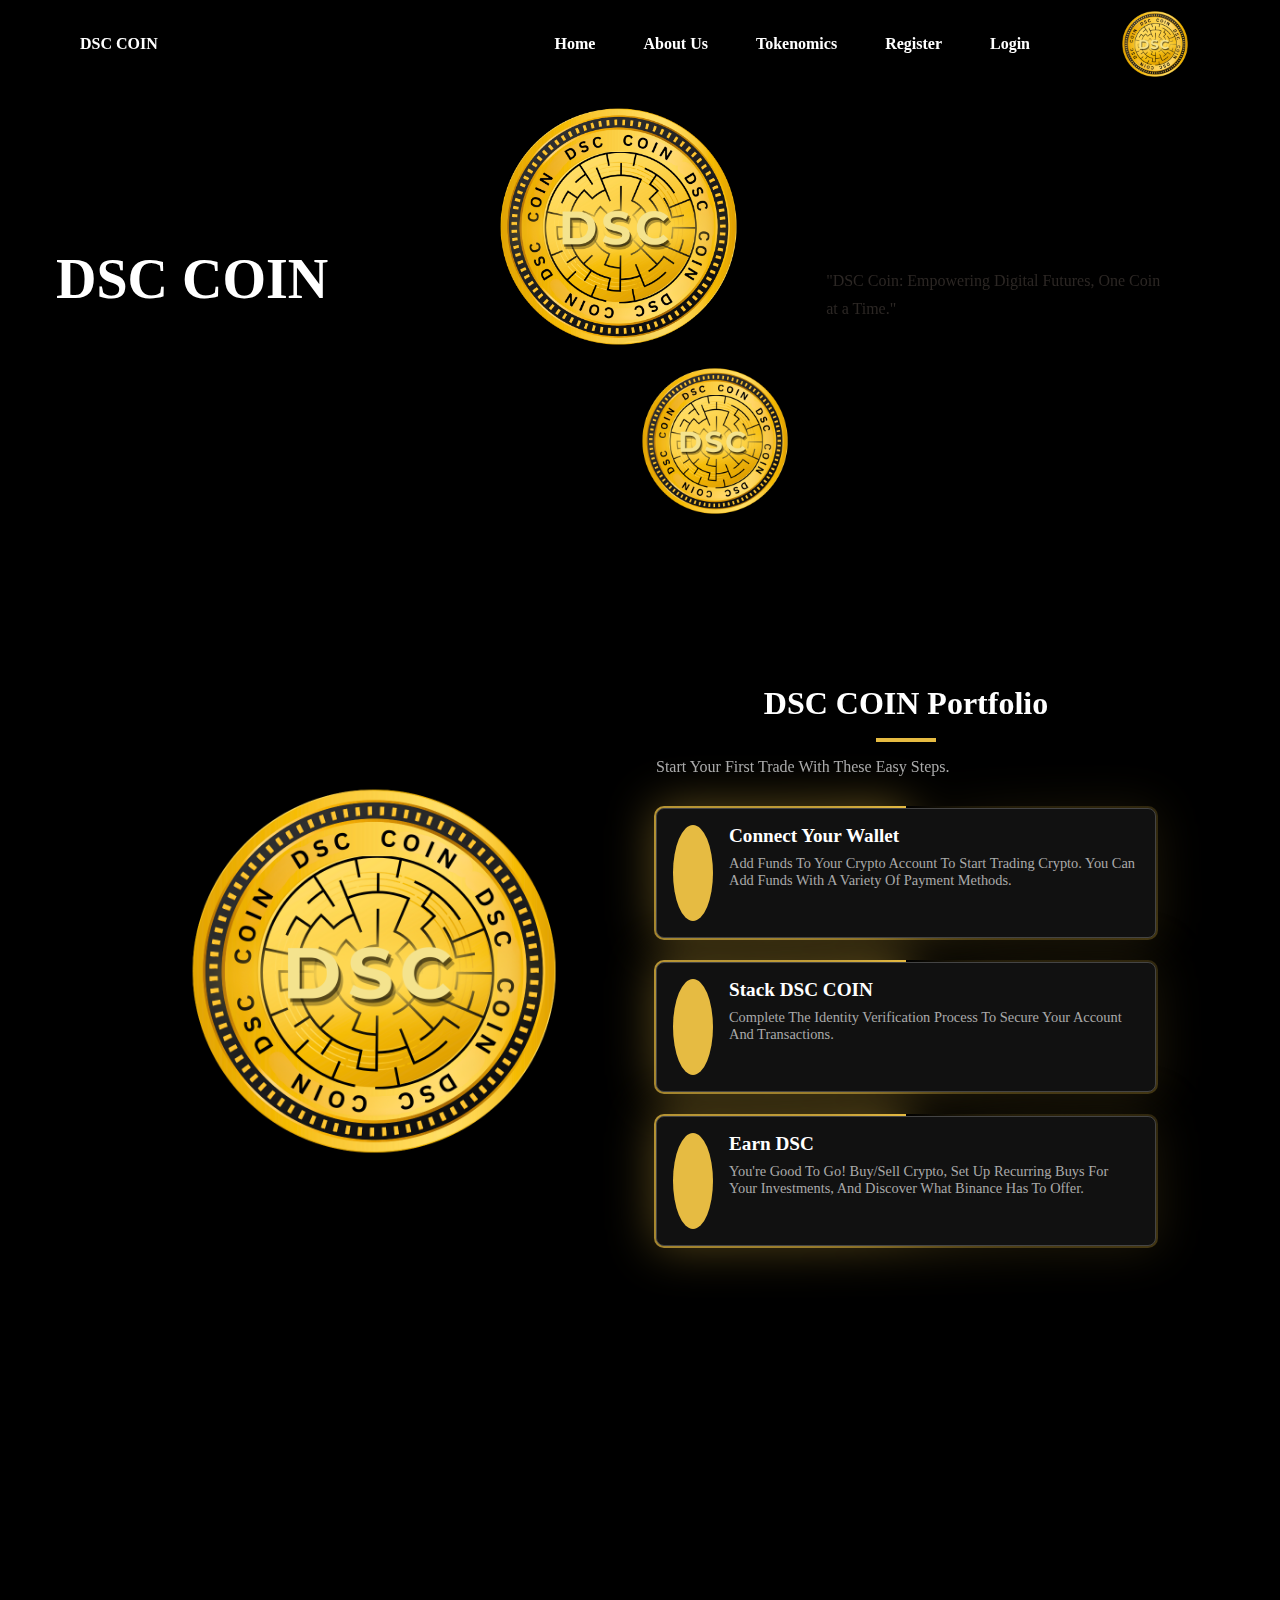
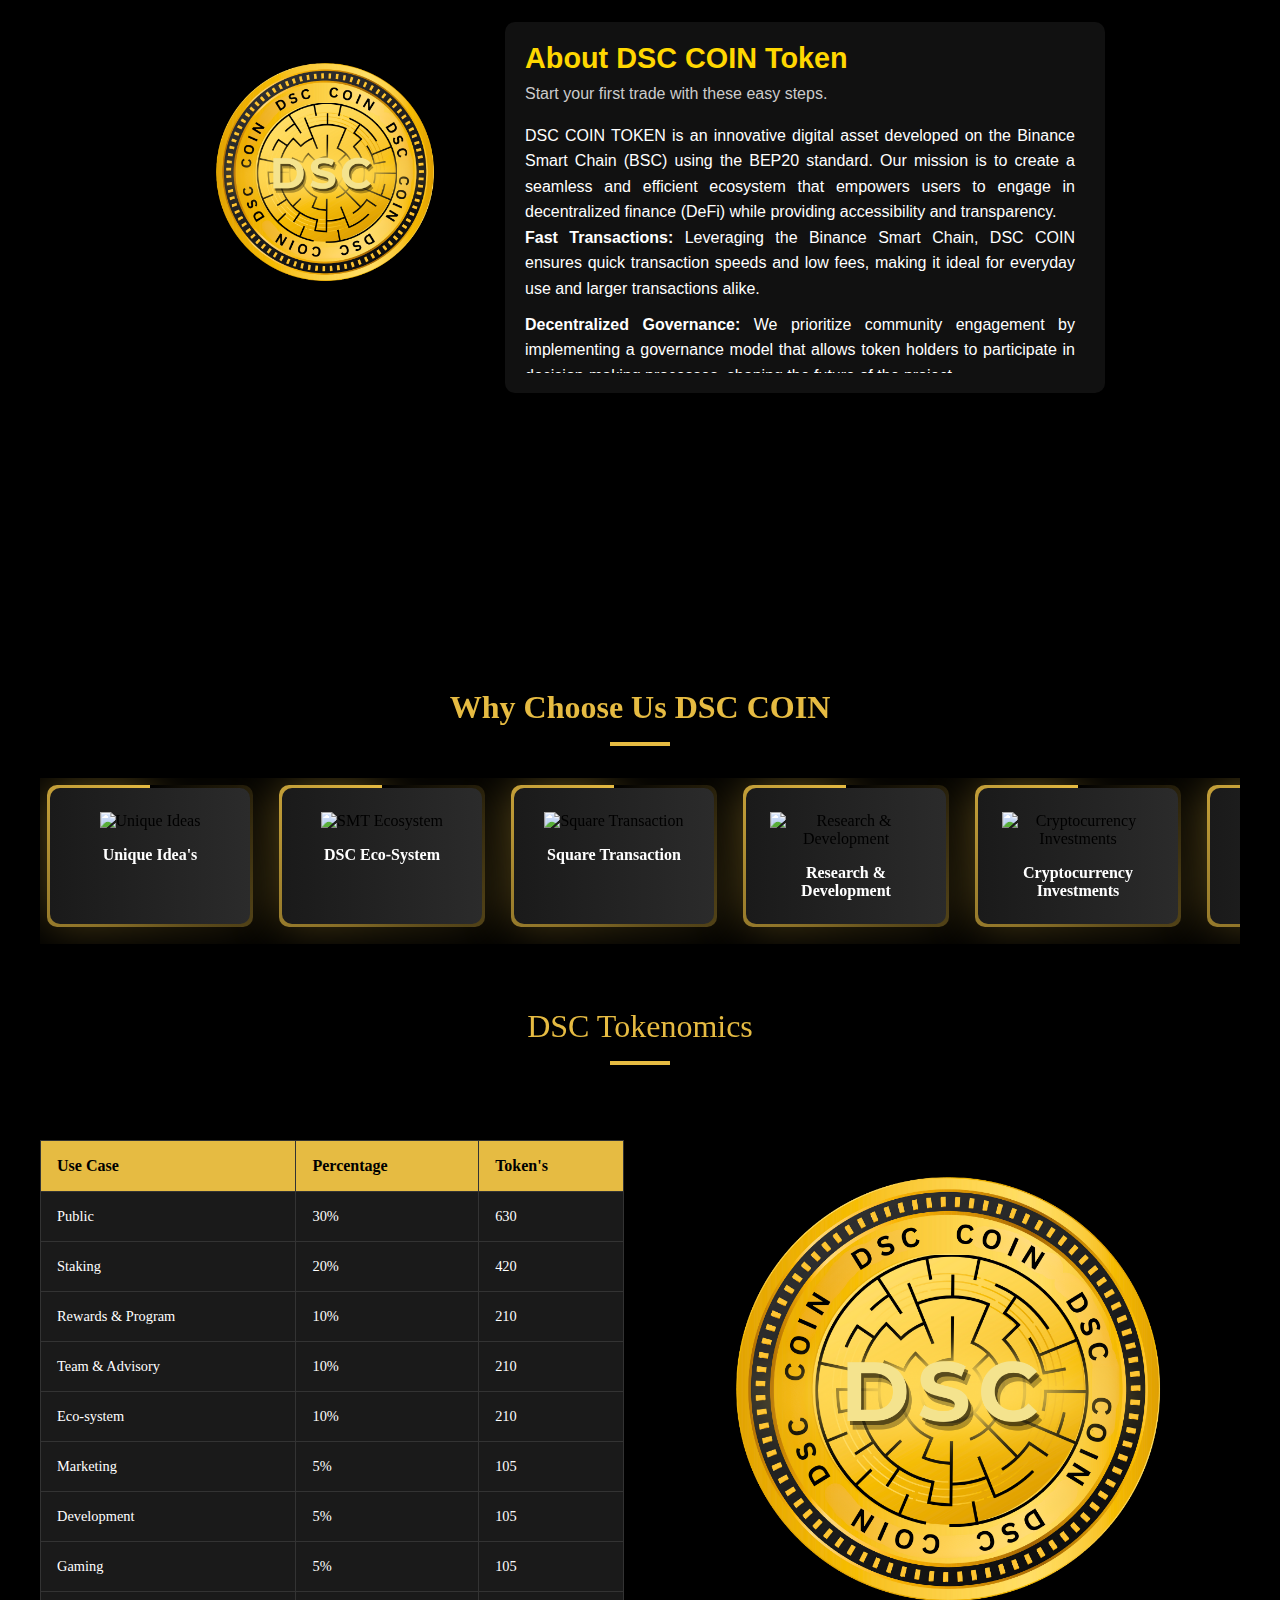
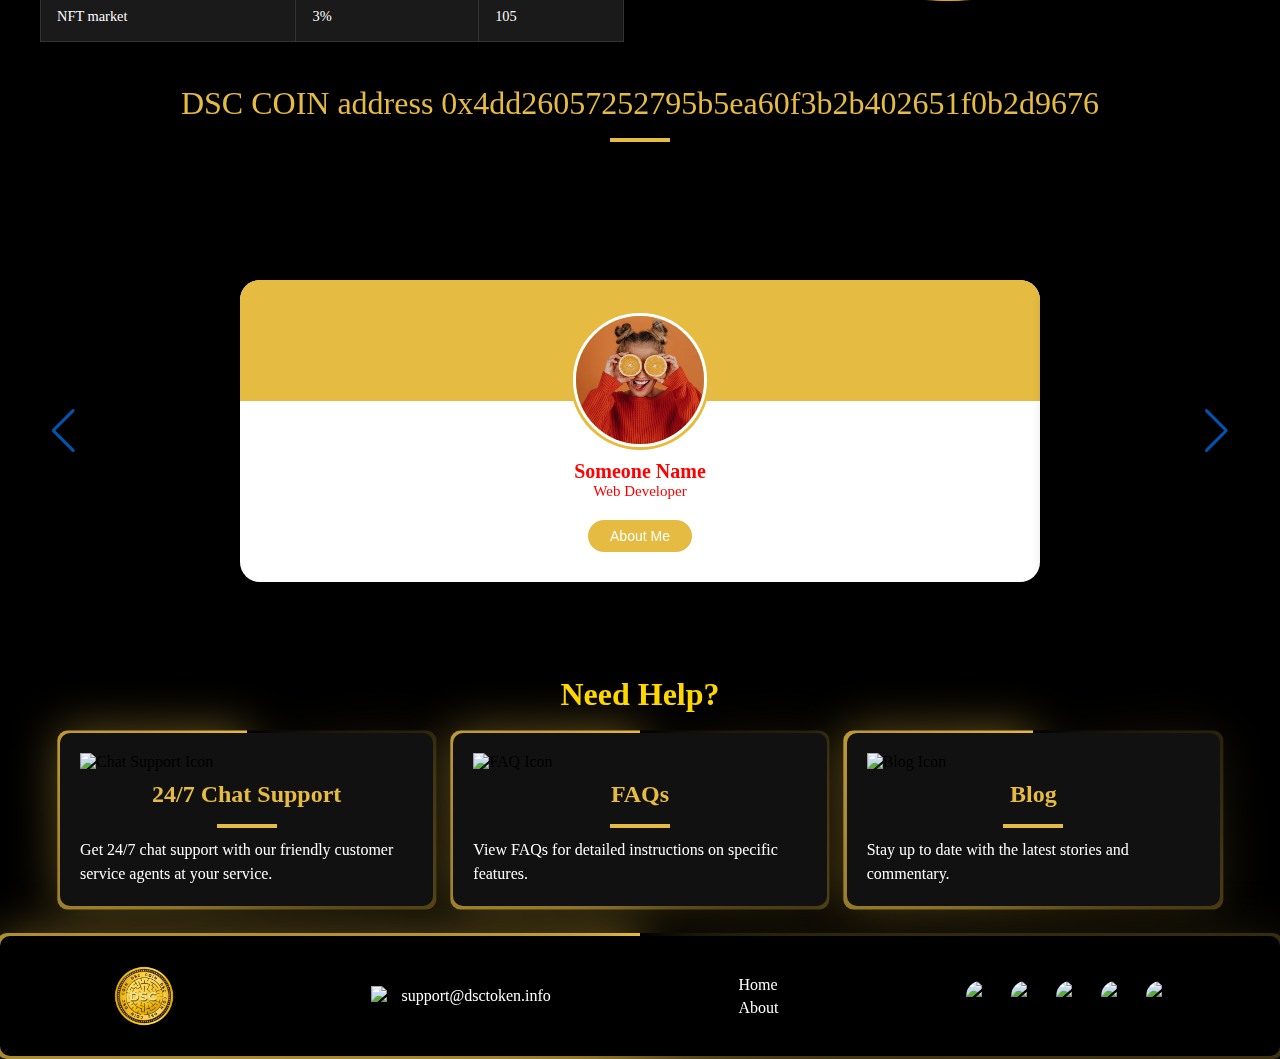
==== index.html @ db888840 "image resize" ====
<!DOCTYPE html>
<html lang="en">
<head>
  <meta charset="UTF-8">
  <meta name="viewport" content="width=device-width, initial-scale=1.0">
  <title>DSC Coin</title>
  <link rel="stylesheet" href="style.css">
  <link rel="stylesheet" href="style2.css">
  <link rel="stylesheet" href="https://unpkg.com/swiper/swiper-bundle.min.css" />
  <link rel="stylesheet" href="https://cdnjs.cloudflare.com/ajax/libs/remixicon/4.5.0/remixicon.css">
  <link rel="stylesheet" href="assets/css/styles.css">
  <link
  href="https://cdn.jsdelivr.net/npm/remixicon@4.1.0/fonts/remixicon.css"
  rel="stylesheet"
/>

  <script src="https://kit.fontawesome.com/31ffb5a6e3.js" crossorigin="anonymous"></script>
</head>
<body>



<div class="header">
  <nav class="nav container-nav">
     <a href="#" class="nav__logo">DSC COIN</a>

     <div class="nav__menu" id="nav-menu">
        <ul class="nav__list">
           <li>
              <a href="#" class="nav__link">Home</a>
           </li>

           <li>
              <a href="#" class="nav__link">About Us</a>
           </li>

           <li>
              <a href="#" class="nav__link">Tokenomics</a>
           </li>

           
           <li>
             <a href="#" class="nav__link">Register</a>
            </li>
            <li>
               <a href="#" class="nav__link">Login</a>
            </li>
        </ul>

        <!-- Close button -->
        <div class="nav__close" id="nav-close">
           <i class="ri-close-large-line"></i>
        </div>
     </div>

     <div class="nav__actions">
        <!-- Dropdown -->
        <div class="dropdown" id="dropdown">
           <div class="dropdown__profile">
              <div class="dropdown__names">
                 <!-- <h3>Mark Sparks</h3>
                 <span>Developer</span> -->
              </div>

              <div class="dropdown__image">
                 <img src="assets/logo.png" alt="image">
              </div>
           </div>

           <div class="dropdown__list">
              <a href="#" class="dropdown__link">
                 <!-- <i class="ri-user-line"></i>
                 <span>Profile</span> -->
              </a>

              <a href="#" class="dropdown__link">
                 <!-- <i class="ri-time-line"></i>
                 <span>Activity</span> -->
              </a>

              <a href="#" class="dropdown__link">
                 <!-- <i class="ri-bookmark-line"></i>
                 <span>Saved</span> -->
              </a>

              <a href="#" class="dropdown__link">
                 <!-- <i class="ri-settings-3-line"></i>
                 <span>Settings</span> -->
              </a>

              <a href="#" class="dropdown__link">
                 <!-- <i class="ri-logout-box-r-line"></i>
                 <span>Logout</span> -->
              </a>
           </div>
        </div>

        <!-- Toggle button -->
        <div class="nav__toggle" id="nav-toggle">
           <i class="ri-menu-line"></i>
        </div>
     </div>
  </nav>
</div>

<div class="containerHero">
  <div class="containerHero__left">
    <h1>DSC COIN</h1>
    <div class="containerHero__btnHero">
      <!-- <button class="btnHero">BOOK NOW</button> -->
    </div>
  </div>
  <div class="containerHero__right">
    <div class="imagesHero">
      <img src="assets/logo.png" alt="tent-1" class="tent-1" />
      <img src="assets/logo.png" alt="tent-2" class="tent-2" />
    </div>
    <div class="contentHero">
      <!-- <h4>12m2 | 2 beds</h4> -->
      <!-- <h2>BASIC TENT</h2> -->
      <!-- <h3>Your Camping Experience</h3> -->
      <p>
        "DSC Coin: Empowering Digital Futures, One Coin at a Time."
      </p>
    </div>
  </div>
  <!-- <div class="locationHero">
    <span><i class="ri-map-pin-2-fill"></i></span>
    OUR locationHero
  </div> -->
        <!-- <div class="socials">
          <span>
            <a href="#"><i class="ri-facebook-fill"></i></a>
          </span>
          <span>
            <a href="#"><i class="ri-instagram-line"></i></a>
          </span>
          <span>
            <a href="#"><i class="ri-twitter-fill"></i></a>
          </span>
        </div> -->
</div>



  
<!-- portfolio  -->

  <section class="portfolio-section" id="portid">
    <div class="container-portfolio">
      <!-- Left: Image -->
      <div class="portfolio-image" style="--width: 720; --height: 960;">
        <img src="img/logo.png" class="img-cover"  alt="Excited Man">
      </div>
      <!-- Right: Text -->
      <div class="portfolio-content" >
        <h2>DSC COIN  Portfolio</h2>
        <p>Start your first trade with these easy steps.</p>
        <div class="steps">
              <div class="step card">
                <div class="icon">
                  <i class="fa-solid fa-user"></i>

                </div>
                <div class="text">
                  <h3>Connect your wallet</h3>
                  <p>Add funds to your crypto account to start trading crypto. You can add funds with a variety of payment methods.</p>
                </div>
              </div>
          
              <div class="step card">
                <div class="icon">
                  <i class="fa-solid fa-user"></i>
                </div>
                <div class="text">
                  <h3>Stack DSC COIN</h3>
                    <p>Complete the identity verification process to secure your account and transactions.</p>
                </div>

              </div>

              <div class="step card">
                <div class="icon">
                  <i class="fa-solid fa-user"></i>

                </div>
                <div class="text">
                  <h3>Earn DSC </h3>
                  <p>You're good to go! Buy/sell crypto, set up recurring buys for your investments, and discover what Binance has to offer.</p>
                </div>
              </div>
        </div>
      </div>
    </div>
  </section>


  <!-- about  -->
  <section class="about" id="aboutid">
    <div class="container-about">
      <!-- Left: Token Image -->
      <div class="token-image">
          <img src="img/logo.png" alt="DSC COIN Token Logo">
      </div>

      <!-- Right: Content Section -->
      <div class="content-box">
          <h1>About DSC COIN Token</h1>
          <p class="subheading">Start your first trade with these easy steps.</p>
          <div class="scrollable-content">
              <p>
                  DSC COIN TOKEN is an innovative digital asset developed on the Binance Smart Chain (BSC) using the BEP20 standard. Our mission is to create a seamless and efficient ecosystem that empowers users to engage in decentralized finance (DeFi) while providing accessibility and transparency.
              </p>
              <ol>
                  <li><strong>Fast Transactions:</strong> Leveraging the Binance Smart Chain, DSC COIN ensures quick transaction speeds and low fees, making it ideal for everyday use and larger transactions alike.</li>
                  <li><strong>Decentralized Governance:</strong> We prioritize community engagement by implementing a governance model that allows token holders to participate in decision-making processes, shaping the future of the project.</li>
                  <li><strong>Staking and Rewards:</strong> Users can stake their tokens to earn passive income. Our staking mechanism incentivizes long-term holding and supports network security.</li>
                  <li><strong>Liquidity Pooling:</strong> By providing liquidity, users can earn rewards while contributing to the stability and efficiency of the token's market.</li>
                  <li><strong>Security and Transparency:</strong> We prioritize the safety of our users. Our smart contracts are audited to ensure reliability and trustworthiness.</li>
              </ol>
          </div>
      </div>
    </div>
  </section>


  <!-- choose us  -->

  <section class="why-choose-us">
    <div class="container-choose">
      <h2>Why Choose Us DSC COIN</h2>
      <div class="features">
        <div class="feature card">
          <img src="img/unique-ideas.png" alt="Unique Ideas">
          <h3>Unique Idea's</h3>
        </div>
        <div class="feature card">
          <img src="img/smt-ecosystem.png" alt="SMT Ecosystem">
          <h3>DSC  Eco-system</h3>
        </div>
        <div class="feature card">
          <img src="img/square-transaction.png" alt="Square Transaction">
          <h3>Square Transaction</h3>
        </div>
        <div class="feature card">
          <img src="img/research-development.png" alt="Research & Development">
          <h3>Research & Development</h3>
        </div>
        <div class="feature card">
          <img src="img/crypto-investments.png" alt="Cryptocurrency Investments">
          <h3>Cryptocurrency Investments</h3>
        </div>
        <div class="feature card">
          <img src="img/tracing-solutions.png" alt="Tracing Solutions">
          <h3>Tracing Solutions</h3>
        </div>
      </div>
    </div>
  </section>

  <!-- Tokenomics  -->

  <section class="tokenomics">
    <div class="container-take">
      <p class="take-head">DSC  Tokenomics </p>
      <div class="tokenomics-content">
        <!-- Table -->
        <div class="tokenomics-table">
          <table>
            <thead>
              <tr>
                <th>Use Case</th>
                <th>Percentage</th>
                <th>Token's</th>
              </tr>
            </thead>
            <tbody>
              <tr>
                <td>Public</td>
                <td>30%</td>
                <td>630</td>
              </tr>
              <tr>
                <td>Staking</td>
                <td>20%</td>
                <td>420</td>
              </tr>
              <tr>
                <td>Rewards & Program</td>
                <td>10%</td>
                <td>210</td>
              </tr>
              <tr>
                <td>Team & Advisory</td>
                <td>10%</td>
                <td>210</td>
              </tr>
              <tr>
                <td>Eco-system</td>
                <td>10%</td>
                <td>210</td>
              </tr>
              <tr>
                <td>Marketing</td>
                <td>5%</td>
                <td>105</td>
              </tr>
              <tr>
                <td>Development</td>
                <td>5%</td>
                <td>105</td>
              </tr>
              <tr>
                <td>Gaming</td>
                <td>5%</td>
                <td>105</td>
              </tr>
              <tr>
                <td>NFT market</td>
                <td>3%</td>
                <td>105</td>
              </tr>
            </tbody>
          </table>
        </div>
  
        <!-- Pie Chart -->
        <div class="tokenomics-chart">
          <img src="img/logo.png" alt="Tokenomics Pie Chart">
        </div>
      </div>
      <p class="take-head">DSC COIN address 0x4dd26057252795b5ea60f3b2b402651f0b2d9676 </p>

    </div>
</section>



  <!-- news  -->
  <section class="newsbar">
    <!-- Swiper container -->
    <div class="swiper mySwiper container">
      <div class="swiper-wrapper content">
        
        <!-- Swiper slide item 1 -->
        <div class="swiper-slide card1">
          <div class="card1-content">
            <!-- Profile image -->
            <div class="image">
              <img src="img/project-2.jpg" alt="Profile Image 6" />

            </div>
  
            <!-- Social media icons -->
            <!-- <div class="media-icons">
              <i class="fab fa-facebook"></i>
              <i class="fab fa-twitter"></i>
              <i class="fab fa-github"></i>
            </div> -->
  
            <!-- Name and profession -->
            <div class="name-profession">
              <span class="name">Someone Name</span>
              <span class="profession">Web Developer</span>
            </div>
  
            <!-- Rating -->
            <!-- <div class="rating">
              <i class="fas fa-star"></i>
              <i class="fas fa-star"></i>
              <i class="fas fa-star"></i>
              <i class="far fa-star"></i>
              <i class="far fa-star"></i>
            </div> -->
  
            <!-- Buttons -->
            <div class="button">
              <button class="aboutMe">About Me</button>
              <!-- <button class="hireMe">Hire Me</button> -->
            </div>
          </div>
        </div>

        <div class="swiper-slide card1">
          <div class="card1-content">
            <!-- Profile image -->
            <div class="image">
              <img src="img/project-2.jpg" alt="Profile Image 6" />

            </div>
  
            <!-- Social media icons -->
            <!-- <div class="media-icons">
              <i class="fab fa-facebook"></i>
              <i class="fab fa-twitter"></i>
              <i class="fab fa-github"></i>
            </div> -->
  
            <!-- Name and profession -->
            <div class="name-profession">
              <span class="name">Someone Name</span>
              <span class="profession">Web Developer</span>
            </div>
  
            <!-- Rating -->
            <!-- <div class="rating">
              <i class="fas fa-star"></i>
              <i class="fas fa-star"></i>
              <i class="fas fa-star"></i>
              <i class="far fa-star"></i>
              <i class="far fa-star"></i>
            </div> -->
  
            <!-- Buttons -->
            <div class="button">
              <button class="aboutMe">About Me</button>
              <!-- <button class="hireMe">Hire Me</button> -->
            </div>
          </div>
        </div>




        <div class="swiper-slide card1">
          <div class="card1-content">
            <!-- Profile image -->
            <div class="image">
              <img src="img/project-2.jpg" alt="Profile Image 6" />

            </div>
  
            <!-- Social media icons -->
            <!-- <div class="media-icons">
              <i class="fab fa-facebook"></i>
              <i class="fab fa-twitter"></i>
              <i class="fab fa-github"></i>
            </div> -->
  
            <!-- Name and profession -->
            <div class="name-profession">
              <span class="name">Someone Name</span>
              <span class="profession">Web Developer</span>
            </div>
  
            <!-- Rating -->
            <!-- <div class="rating">
              <i class="fas fa-star"></i>
              <i class="fas fa-star"></i>
              <i class="fas fa-star"></i>
              <i class="far fa-star"></i>
              <i class="far fa-star"></i>
            </div> -->
  
            <!-- Buttons -->
            <div class="button">
              <button class="aboutMe">About Me</button>
              <!-- <button class="hireMe">Hire Me</button> -->
            </div>
          </div>
        </div>




        <div class="swiper-slide card1">
          <div class="card1-content">
            <!-- Profile image -->
            <div class="image">
              <img src="img/project-2.jpg" alt="Profile Image 6" />

            </div>
  
            <!-- Social media icons -->
            <!-- <div class="media-icons">
              <i class="fab fa-facebook"></i>
              <i class="fab fa-twitter"></i>
              <i class="fab fa-github"></i>
            </div> -->
  
            <!-- Name and profession -->
            <div class="name-profession">
              <span class="name">Someone Name</span>
              <span class="profession">Web Developer</span>
            </div>
  
            <!-- Rating -->
            <!-- <div class="rating">
              <i class="fas fa-star"></i>
              <i class="fas fa-star"></i>
              <i class="fas fa-star"></i>
              <i class="far fa-star"></i>
              <i class="far fa-star"></i>
            </div> -->
  
            <!-- Buttons -->
            <div class="button">
              <button class="aboutMe">About Me</button>
              <!-- <button class="hireMe">Hire Me</button> -->
            </div>
          </div>
        </div>
  
      </div>
    </div>
  
    <!-- Swiper navigation buttons -->
    <div class="swiper-button-next"></div>
    <div class="swiper-button-prev"></div>
    <div class="swiper-pagination"></div>
  </section>
 
  

<!-- help  -->

<div class="help-section">
  <h1>Need Help?</h1>
  <div class="help-container">
    <div class="help-box card">
      <img src="https://img.icons8.com/ios-filled/50/ffd700/headset.png" alt="Chat Support Icon">
      <h2>24/7 Chat Support</h2>
      <p id="helppara">Get 24/7 chat support with our friendly customer service agents at your service.</p>
    </div>
    <div class="help-box card">
      <img src="https://img.icons8.com/ios-filled/50/ffd700/faq.png" alt="FAQ Icon">
      <h2>FAQs</h2>
      <p id="helppara">View FAQs for detailed instructions on specific features.</p>
    </div>
    <div class="help-box card">
      <img src="https://img.icons8.com/ios-filled/50/ffd700/blog.png" alt="Blog Icon">
      <h2>Blog</h2>
      <p id="helppara">Stay up to date with the latest stories and commentary.</p>
    </div>
  </div>
</div>
    

<!-- footer  -->

<div class="footer card">
  <!-- Logo Section -->
  <div class="footer-logo">
    <img src="img/logo.png" alt="Logo">
  </div>

  <!-- Contact Section -->
  <div class="contact">
    <img src="https://img.icons8.com/ios-filled/50/ffd700/email.png" alt="Email Icon">
    <span id="helppara">support@dsctoken.info</span>
  </div>

  <!-- links-footer Section -->
  <div class="links-footer">
    <a href="#navid">Home</a>
    <a href="#aboutid">About</a>
  </div>

  <!-- Social Media Section -->
  <div class="social-iconsfoot">
    <img src="https://img.icons8.com/ios-filled/50/ffd700/facebook-new.png" alt="Facebook">
    <img src="https://img.icons8.com/ios-filled/50/ffd700/instagram-new.png" alt="Instagram">
    <img src="https://img.icons8.com/ios-filled/50/ffd700/whatsapp.png" alt="WhatsApp">
    <img src="https://img.icons8.com/ios-filled/50/ffd700/youtube-play.png" alt="YouTube">
    <img src="https://img.icons8.com/ios-filled/50/ffd700/telegram-app.png" alt="Telegram">
  </div>
</div>
       
          


  
  
  <script script src="https://unpkg.com/scrollreveal"></script>
  <script src="https://unpkg.com/scrollreveal"></script>
  <script src="https://unpkg.com/swiper/swiper-bundle.min.js"></script>
  <script src="assets/js/main.js"></script>

  <script defer src="script.js"></script>
  <script defer src="script2.js"></script>

</body>
</html>
---- style.css ----
/* Reset */
@import url("https://fonts.googleapis.com/css2?family=Poppins:ital,wght@0,100;0,200;0,300;0,400;0,500;0,600;0,700;0,800;0,900;1,100;1,200;1,300;1,400;1,500;1,600;1,700;1,800;1,900&display=swap");

:root {
  --primary-color: #ff0147;
  --secondary-color: #212429;
  --text-light: #d1d5db;
  --white: #ffffff;
  --max-width: 1200px;
}

* {
  padding: 0;
  margin: 0;
  box-sizing: border-box;
}

a {
  text-decoration: none;
  transition: 0.3s;
}

ul {
  list-style: none;
}

body {
  /* border: 2px red solid; */
  background-color: black;
}




/* hero .hero  */

/* body {
	
} */

/* animated border  */

.card{
  margin: 0 auto;
  padding: 2em;
  /* width: 300px; */
  /* background: #1c1f2b; */
  /* text-align: center; */
  border-radius: 10px;
  position: relative;
}

@property --angle{
  syntax: "<angle>";
  initial-value: 0deg;
  inherits: false;
}

.card::after, .card::before{
  content: '';
  position: absolute;
  height: 100%;
  width: 100%;
  background-image: conic-gradient(from var(--angle), #000000, #e6bb42);
  top: 50%;
  left: 50%;
  translate: -50% -50%;
  z-index: -1;
  padding: 3px;
  border-radius: 10px;
  animation: 3s spin linear infinite;
}
.card::before{
  filter: blur(1.5rem);
  opacity: 0.5;
}
@keyframes spin{
  from{
    --angle: 0deg;
  }
  to{
    --angle: 360deg;
  }
}




/* portfolio  */

.container-portfolio {
  display: flex;
  background-color: #000;
  align-items: center;
  /* border: 2px red solid; */
  justify-content: center;
  flex-wrap: wrap;
  padding: 2rem;
  width: 100%;
  /* z-index: 9; */
  background-color: #000;
}

.portfolio-section {
  display: flex;
  justify-content: center;
  align-items: center;
  padding: 4rem 2rem;
}

.portfolio-image img {
  max-width: 500px;
  /* width: 100%; */
  height: auto;
}

.img-cover {
  width: 100%;
  height: 100%;
  object-fit: cover;
}

.portfolio-content {
  max-width: 500px;
  margin-left: 2rem;
    margin-bottom: 15px;
    display: inline;
    position: relative;
    margin-top: 0;
    z-index: 1;
    text-transform: capitalize;
}

/* .portfolio-content::before {
    content: "";
    background: #e6bb42;
    width: 50px;
    height: 50px;
    position: absolute;
    left: -10px;
    top: 0px;
    z-index: -1;
    border-radius: 0px 50px 50px 50px;
} */

.portfolio-content h2 {
  font-size: 2rem;
  color: white;
  margin-bottom: 1rem;
}

.portfolio-content p {
  margin-bottom: 2rem;
  color: #aaa;
}

.steps {
  display: flex;
  flex-direction: column;
  gap: 1.5rem;
}

.step {
  display: flex;
  align-items: center;
  justify-content: center;
  gap: 1rem;
  padding: 1rem;
  border: 1px solid #444;
  border-radius: 8px;
  background: #111;
}

.text{
  align-items: center;
}

.icon i {
  font-size: 50px;
  background-color: #e6bb42;
  padding: 20px;
  border-radius: 50%;
  -webkit-border-radius: 50%;
  -moz-border-radius: 50%;
  -ms-border-radius: 50%;
  -o-border-radius: 50%;
}

.text h3 {
  color: white;

  font-size: 1.2rem;
  margin-bottom: 0.5rem;
}

.text p {
  color: #aaa;
  font-size: 0.9rem;
}

/* Responsive Design */
@media (max-width: 768px) {
  .container-portfolio {
    flex-direction: column;
  }

  /* .portfolio-image {
    margin-bottom: 2rem;
  } */

  .portfolio-content {
    margin-left: 0;
    text-align: center;
  }

  .steps {
    gap: 1rem;
  }

  .step {
    flex-direction: column;
    align-items: flex-start;
  }

  .icon i {
    margin-bottom: 1rem;
  }
}



/* about  */

.about{
  
  font-family: Arial, sans-serif;
  background-color: #000;
  color: #fff;
  display: flex;
  justify-content: center;
  align-items: center;
  min-height: 100vh;
  padding: 20px;

}
.container-about {
  display: flex;
  flex-wrap: wrap;
  align-items: flex-start;
  justify-content: center;
  gap: 30px;
  max-width: 1200px;
  width: 100%;
}

/* Token Image Section */
.token-image img {
  max-width: 300px;
  width: 100%;
  height: auto;
  /* border: 3px solid gold; */
  border-radius: 50%;
}

/* Content Section */
.content-box {
  max-width: 600px;
  width: 100%;
  background: #111;
  /* border: 2px solid gold; */
  border-radius: 10px;
  padding: 20px;
  /* box-shadow: 0 0 20px rgba(255, 215, 0, 0.5); */
}

.content-box h1 {
  color: gold;
  font-size: 1.8rem;
  margin-bottom: 10px;
}

.subheading {
  color: #ccc;
  font-size: 1rem;
  margin-bottom: 20px;
}

/* Scrollable Content */
.scrollable-content {
  max-height: 250px;
  overflow-y: auto;
  padding-right: 10px;
}

.scrollable-content p,
.scrollable-content ol {
  font-size: 1rem;
  line-height: 1.6;
  text-align: justify;
}

.scrollable-content li {
  margin-bottom: 10px;
}

/* Custom Scrollbar Styling */
.scrollable-content::-webkit-scrollbar {
  width: 8px;
}

.scrollable-content::-webkit-scrollbar-thumb {
  background: gold;
  border-radius: 5px;
}

.scrollable-content::-webkit-scrollbar-thumb:hover {
  background: #e6bb42;
}

/* Responsive Design */
@media (max-width: 768px) {
  .container-about {
      flex-direction: column;
      align-items: center;
  }

  .token-image {
      margin-bottom: 20px;
  }
}


/* choose us  */


h2 {
  font-size: 2rem;
  text-align: center;
  margin-bottom: 2rem;
  color: #e6bb42;
  position: relative;
}

h2::after {
  content: "";
  display: block;
  width: 60px;
  height: 4px;
  background: #e6bb42;
  margin: 1rem auto 0;
}

.why-choose-us {
  padding: 2rem 1rem;
}

.container-choose {
  max-width: 1200px;
  margin: 0 auto;
  text-align: center;
}

/* Features Row */
.features {
  display: flex;
  overflow-x: auto; /* Horizontal scrolling for smaller screens */
  gap: 2rem;
  padding: 10px;
  scroll-behavior: smooth;
}

.features::-webkit-scrollbar {
  height: 8px;
}

.features::-webkit-scrollbar-thumb {
  background: #e6bb42;
  border-radius: 4px;
}

.features::-webkit-scrollbar-track {
  background: #333;
}

.feature {
  flex: 0 0 auto;
  /*Preventshrinking*/background: linear-gradient(to right, #1a1a1a, #2b2b2b);
  /* border: 1px solid #e6bb42; */
  padding: 1.5rem;
  margin-bottom: 10px;
  border-radius: 10px;
  width: 200px;
  /*Fixedwidthforallboxes*/
  /* box-shadow: 0 4px 6px rgba(0, 0, 0, 0.5); */
  transition: transform 0.3s, box-shadow 0.3s;
  text-align: center;
  -webkit-border-radius: 10px;
  -moz-border-radius: 10px;
  -ms-border-radius: 10px;
  -o-border-radius: 10px;
}



.feature img {
  width: 60px;
  height: 60px;
  margin-bottom: 1rem;
}

.feature h3 {
  font-size: 1rem;
  margin: 0;
  color: #fff;
  text-transform: capitalize;
}

/* Responsive Design */
@media (max-width: 768px) {
  .features {
    gap: 1rem; /* Reduce gap between items */
  }

  .feature {
    width: 180px; /* Smaller box width on smaller screens */
  }
}


/* news  */

.newsbar {
  position: relative;
  height: 450px;
  padding: 15px;
  padding: 0 70px;
  max-width: 1200px;
  width: 100%;
  margin: auto;
  display: flex;
  align-items: center;
}

.card1 {
  position: relative;
  background: #fff;
  border-radius: 20px;
  margin: 20px 0;
  box-shadow: 0 5px 10px rgba(0, 0, 0, 0.1);
}

.card1::before {
  content: "";
  position: absolute;
  height: 40%;
  width: 100%;
  background: #e6bb42;
  border-radius: 20px 20px 0 0;
}

.card1 .card1-content {
  display: flex;
  flex-direction: column;
  align-items: center;
  padding: 30px;
  position: relative;
  z-index: 100;
}

.newsbar .card1 .image {
  height: 140px;
  width: 140px;
  border-radius: 50%;
  padding: 3px;
  background: #e6bb42;
}

.newsbar .card1 .image img {
  height: 100%;
  width: 100%;
  object-fit: cover;
  border-radius: 50%;
  border: 3px solid #fff;
}

.card1 .media-icons {
  position: absolute;
  top: 10px;
  right: 20px;
  display: flex;
  flex-direction: column;
  align-items: center;
}

.card1 .media-icons i {
  color: #fff;
  opacity: 0.6;
  margin-top: 10px;
  transition: all 0.3s ease;
  cursor: pointer;
}

.card1 .media-icons i:hover {
  opacity: 1;
}

.card1 .name-profession {
  display: flex;
  flex-direction: column;
  align-items: center;
  margin-top: 10px;
  color: red;
}

.name-profession .name {
  font-size: 20px;
  font-weight: 600;
}

.name-profession .profession {
  font-size: 15px;
  font-weight: 500;
}

.card1 .rating {
  display: flex;
  align-items: center;
  margin-top: 18px;
}

.card1 .rating i {
  font-size: 18px;
  margin: 0 2px;
  color: #e6bb42;
}

.card1 .button {
  width: 100%;
  display: flex;
  gap: 16px;
  justify-content: center;
  margin-top: 20px;
}

.card1 .button button {
  background: #e6bb42;
  outline: none;
  border: none;
  color: #fff;
  padding: 8px 22px;
  border-radius: 20px;
  font-size: 14px;
  transition: all 0.3s ease;
  cursor: pointer;
}

.button button:hover {
  background: #6616d0;
}

.swiper-pagination {
  position: absolute;
}

.swiper-pagination-bullet {
  height: 7px;
  width: 26px;
  border-radius: 25px;
  background: #e6bb42;
}

.swiper-button-next,
.swiper-button-prev {
  opacity: 0.7;
  color: #e6bb42;
  transition: all 0.3s ease;
}

.swiper-button-next:hover,
.swiper-button-prev:hover {
  opacity: 1;
  color: #e6bb42;
}

/* Responsive media query code for small screens */
@media (max-width: 768px) {
  .newsbar {
    padding: 15px;
  }

  .swiper-button-next,
  .swiper-button-prev {
    display: none;
  }
}


/* Tokenomics  */


.take-head {
  font-size: 2rem;
  text-align: center;
  margin-bottom: 2rem;
  color: #e6bb42;
  position: relative;
}

.take-head::after {
  content: "";
  display: block;
  width: 60px;
  height: 4px;
  background: #e6bb42;
  margin: 1rem auto 0;
}

.tokenomics {
  padding: 2rem 1rem;
}

.container-take {
  max-width: 1200px;
  margin: 0 auto;
}

/* Tokenomics Content */
.tokenomics-content {
  display: flex;
  gap: 2rem;
  align-items: center;
  justify-content: center;
  flex-wrap: wrap;
}

/* Table */
.tokenomics-table {
  flex: 1;
  min-width: 300px;
}

table {
  width: 100%;
  border-collapse: collapse;
  background: #1a1a1a;
  color: #fff;
}

table thead {
  background: #e6bb42;
  color: #000;
}

table th, table td {
  padding: 1rem;
  text-align: start;
  border: 1px solid #333;
}

table tbody tr:hover {
  background: #333;
}

table td {
  font-size: 0.9rem;
}

/* Pie Chart */
.tokenomics-chart {
  flex: 1;
  min-width: 300px;
  text-align: center;
}

.tokenomics-chart img {
  max-width: 100%;
  height: auto;
  /* border: 2px solid #e6bb42; */
  border-radius: 10px;
}

/* Responsive Design */
@media (max-width: 768px) {
  .tokenomics-content {
    flex-direction: column;
    gap: 1.5rem;
  }

  table th, table td {
    font-size: 0.8rem;
  }
}



/* help  */


.help-section {
  text-align: center;
  padding: 20px;
  margin: auto;
  max-width: 1200px;
}

.help-section h1 {
  font-size: 2rem;
  margin-bottom: 20px;
  color: #ffd700;
}

.help-container {
  display: flex;
  justify-content: space-between;
  flex-wrap: wrap;
  gap: 20px;
}

.help-box {
  background: #111;
  /* border: 1px solid #ffd700; */
  /* border-radius: 8px; */
  padding: 20px;
  flex: 1 1 300px;
  min-width: 250px;
  text-align: left;
}

#helppara{
  color: white;
}

.help-box img {
  width: 40px;
  height: 40px;
  margin-bottom: 10px;
}

.help-box h2 {
  font-size: 1.5rem;
  margin-bottom: 10px;
}

.help-box p {
  font-size: 1rem;
  line-height: 1.5;
}

/* Responsive Design */
@media (max-width: 768px) {
  .help-box h2 {
    font-size: 1.25rem;
  }
  .help-box p {
    font-size: 0.9rem;
  }
}



/* footer  */



.footer {
  display: flex;
  justify-content: space-around;
  align-items: center;
  margin-top: 10px;
  padding: 20px;
  background-color: #000;
  flex-wrap: wrap;
  gap: 20px;
}

.footer-logo {
  display: flex;
  flex-direction: column;
  align-items: center;
}

.footer-logo img {
  width: 80px;
  height: 80px;
  border-radius: 50%;
}

.contact {
  display: flex;
  align-items: center;
  font-size: 1rem;
}

.contact img {
  width: 20px;
  height: 20px;
  margin-right: 10px;
}

.links-footer {
  text-align: left;
}

.links-footer a {
  display: block;
  color: #fff;
  text-decoration: none;
  margin: 5px 0;
  font-size: 1rem;
}

.links-footer a:hover {
  color: #ffd700;
}

.social-iconsfoot {
  display: flex;
  gap: 15px;
}

.social-iconsfoot img {
  width: 30px;
  height: 30px;
  border-radius: 50%;
  transition: transform 0.3s;
}

.social-iconsfoot img:hover {
  transform: scale(1.1);
}

/* Responsive Design */
@media (max-width: 768px) {
  .footer {
    flex-direction: column;
    text-align: center;
  }

  .contact {
    justify-content: center;
  }
}
---- style2.css ----
.btnHero {
    outline: none;
    border: none;
    transition: 0.3s;
    cursor: pointer;
  }
  
  
  
  
  .containerHero {
    max-width: 1200px;
    margin: auto;
    /* border: 2px red solid; */
    padding: 5rem 0;
    /* margin: 10rem auto; */
    /* margin-bottom: 0; */
    position: relative;
    isolation: isolate;
    display: grid;
    gap: 2rem;
    overflow: hidden;
  }
  
  .containerHero__left {
    padding-inline: 1rem;
    text-align: center;
  }
  
  .containerHero__left h1 {
    margin-bottom: 2rem;
    font-size: 3.5rem;
    font-weight: 700;
    line-height: 4.5rem;
    color: #ffffff;;
  }
  
  .containerHero__left .btnHero {
    padding: 1rem 2rem;
    letter-spacing: 2px;
    color: #ffffff;
    background-color: #2c2724;;
    border-radius: 5rem;
  }
  
  .containerHero__left .btnHero:hover {
    color: #2c2724;;
    background-color: #f3eae5;
  }
  
  .containerHero__right {
    position: relative;
    isolation: isolate;
    display: grid;
    gap: 2rem;
  }
  
  .containerHero__right::before {
    position: absolute;
    content: "";
    bottom: 0;
    left: 50%;
    transform: translateX(-50%);
    width: 0;
    transform-origin: left;
    height: 80%;
    background-color: #f3eae5;
    border-radius: 1rem;
    z-index: -1;
  
    animation: show 0.75s 1.25s ease-in-out forwards;
  }
  
  @keyframes show {
    0% {
      width: 0;
    }
    100% {
      width: calc(100% - 2rem);
    }
  }
  
  .imagesHero {
    display: flex;
    align-items: center;
    justify-content: center;
  }
  
  .tent-1 {
    max-width: 300px;
    transform: translateX(1rem);
    border-radius: 1rem;
    box-shadow: 5px 5px 20px rgba(0, 0, 0, 0.2);
  }
  
  .tent-2 {
    max-width: 180px;
    transform: translateX(-1rem);
    border-radius: 1rem;
    box-shadow: 5px 5px 20px rgba(0, 0, 0, 0.2);
  }
  
  .contentHero {
    padding-block: 0 5rem;
    padding-inline: 2rem;
    text-align: center;
  }
  
  .contentHero h4 {
    margin-bottom: 1rem;
    font-size: 1rem;
    font-weight: 500;
    color: #2c2724;;
  }
  
  .contentHero h2 {
    margin-bottom: 0.5rem;
    font-size: 2rem;
    font-weight: 700;
    letter-spacing: 2px;
    color: #2c2724;;
  }
  
  .contentHero h3 {
    margin-bottom: 1rem;
    font-size: 1rem;
    font-weight: 600;
    color: #2c2724;;
  }
  
  .contentHero p {
    line-height: 1.75rem;
    color: #2c2724;;
  }
  
  .locationHero {
    position: absolute;
    left: 1rem;
    bottom: 1rem;
    padding: 1rem 2rem 1rem 1rem;
    border-radius: 1rem;
    display: flex;
    align-items: center;
    gap: 1rem;
    font-size: 0.9rem;
    font-weight: 600;
    color: #2c2724;;
    background-color: #f3eae5;
    border: 10px solid #ffffff;
    border-bottom: none;
  }
  
  .locationHero span {
    padding: 5px 10px;
    font-size: 1.5rem;
    color: #2c2724;;
    background-color: #ffffff;
    border-radius: 10px;
  }
  
  .socials {
    position: absolute;
    bottom: 1rem;
    right: 1rem;
    display: flex;
    align-items: center;
    gap: 10px;
  }
  
  .socials a {
    font-size: 1.25rem;
    color: #2c2724;;
  }
  
  @media (width > 768px) {
   
  
    .containerHero {
      grid-template-columns: 2fr 3fr;
      align-items: center;
      padding: 2rem 0;
    }
  
    .containerHero__left {
      text-align: left;
    }
  }
  
  @media (width > 1024px) {
    .containerHero__right {
      grid-template-columns: 1fr 2fr;
      align-items: center;
    }
  
    .containerHero__right::before {
      bottom: unset;
      top: 0;
      height: 90%;
    }
  
    .imagesHero {
      flex-direction: column;
    }
  
    .tent-1 {
      width: calc(100% + 10rem);
      max-width: 325px;
      transform: translate(-2rem, 2rem);
    }
  
    .tent-2 {
      max-width: 200px;
      transform: translate(4rem, -1rem);
    }
  
    .contentHero {
      padding-block: 5rem;
      text-align: left;
      max-width: 400px;
      margin-inline-start: unset;
    }
  }
---- assets/css/styles.css ----
/*=============== GOOGLE FONTS ===============*/
@import url("https://fonts.googleapis.com/css2?family=Montserrat:wght@100..900&display=swap");

/*=============== VARIABLES CSS ===============*/
:root {
  --header-height: 3.5rem;

  /*========== Colors ==========*/
  /*Color mode HSL(hue, saturation, lightness)*/
  --first-color: hsl(216, 96%, 64%);
  --white-color: hsl(0, 0%, 100%);
  --dark-color: hsl(0, 0%, 0%);
  --dark-color-light: hsl(216, 14%, 24%);
  --body-color: hsl(216, 96%, 98%);

  /*========== Font and typography ==========*/
  /*.5rem = 8px | 1rem = 16px ...*/
  --body-font: "Montserrat", sans-serif;
  --normal-font-size: .938rem;
  --small-font-size: .813rem;

  /*========== Font weight ==========*/
  --font-medium: 500;
  --font-semi-bold: 600;

  /*========== z index ==========*/
  --z-tooltip: 10;
  --z-fixed: 100;
}

/*========== Responsive typography ==========*/
/* @media screen and (min-width: 1150px) {
  :root {
    --normal-font-size: 1rem;
    --small-font-size: .875rem;
  }
} */

/*=============== BASE ===============*/
* {
  box-sizing: border-box;
  padding: 0;
  margin: 0;
}

html {
  scroll-behavior: smooth;
}





/*=============== REUSABLE CSS CLASSES ===============*/
.container-nav {
  max-width: 1120px;
  margin-inline: 1.5rem;
}

/*=============== HEADER & NAV ===============*/
.header {
  position: fixed;
  width: 100%;
  top: 0;
  left: 0;
  background-color: var(--dark-color);
  z-index: var(--z-fixed);
}

.nav {
  position: relative;
  height: var(--header-height);
  display: flex;
  justify-content: space-between;
  align-items: center;
  color: var(--white-color);
}
.nav__logo {
  color: var(--white-color);
  font-weight: var(--font-semi-bold);
  transition: color .4s;
}

.nav__logo:hover {
  color: var(--first-color);
}

.nav__toggle, 
.nav__close {
  display: flex;
  font-size: 1.5rem;
  cursor: pointer;
}

/* Navigation for mobile devices */
@media screen and (max-width: 1150px) {
  .nav__menu {
    position: fixed;
    top: -120%;
    left: 0;
    background-color: var(--dark-color);
    box-shadow: 0 8px 16px hsla(216, 24%, 8%, .2);
    width: 100%;
    padding-block: 4rem;
    z-index: var(--z-fixed);
    transition: top .4s;
  }
}

.nav__list {
  text-align: center;
  display: flex;
  flex-direction: column;
  row-gap: 2.5rem;
}

.nav__link {
  color: var(--white-color);
  font-weight: var(--font-semi-bold);
  transition: color .4s;
}

.nav__link:hover {
  color: var(--first-color);
}

.nav__close {
  position: absolute;
  top: 1rem;
  right: 1.5rem;
}

.nav__actions {
  display: flex;
  align-items: center;
  column-gap: .75rem;
}

/* Show menu */
.show-menu {
  top: 0;
}

/*=============== DROPDOWN ===============*/
.dropdown {
  position: relative;
}

.dropdown__profile {
  display: flex;
  align-items: center;
  justify-content: center;
  column-gap: .25rem;
  cursor: pointer;
}

.dropdown__image {
  position: relative;
  width: 90px;
  height: 90px;
  /* background-color: var(--first-color); */
  border-radius: 50%;
  overflow: hidden;
  display: grid;
  justify-items: center;
}

.dropdown__image img {
  position: absolute;
  width: 90px;
  /* bottom: -1px; */
}

.dropdown__names h3 {
  font-size: var(--normal-font-size);
  font-weight: var(--font-semi-bold);
}

.dropdown__names span {
  display: block;
  font-size: var(--small-font-size);
  font-weight: var(--font-medium);
  text-align: right;
}

.dropdown__list {
  position: absolute;
  top: 4.5rem;
  background-color: var(--dark-color);
  box-shadow: 0 8px 16px hsla(216, 24%, 8%, .2);
  display: grid;
  row-gap: .25rem;
  padding: 1rem 1.25rem;
  border-radius: .25rem;
  z-index: var(--z-tooltip);
  transform: translateY(-.75rem);
  opacity: 0;
  transition: transform .4s, opacity .4s;
  pointer-events: none;
}

.dropdown__link {
  color: var(--white-color);
  display: flex;
  align-items: center;
  column-gap: 1rem;
  padding: .25rem 1.5rem .25rem .5rem;
  border-radius: .25rem;
  transition: background-color .4s;
}

.dropdown__link i {
  font-size: 1rem;
}

.dropdown__link span {
  font-size: var(--small-font-size);
  font-weight: var(--font-medium);
}

.dropdown__link:hover {
  background-color: var(--dark-color-light);
}

.dropdown__list::after {
  content: "";
  width: 16px;
  height: 16px;
  background-color: var(--dark-color);
  position: absolute;
  top: -8px;
  left: 0;
  right: 0;
  margin-inline: auto;
  rotate: -45deg;
}

/* Show dropdown */
.show-dropdown .dropdown__list {
  transform: translateY(0);
  opacity: 1;
  pointer-events: initial;
}

/*=============== BREAKPOINTS ===============*/
/* For small devices */
@media screen and (max-width: 320px) {
  .container-nav {
    margin-inline: 1rem;
  }
}

/* For large devices */
@media screen and (min-width: 1150px) {
  .container-nav {
    margin-inline: auto;
  }

  .nav {
    height: calc(var(--header-height) + 2rem);
    column-gap: 4rem;
  }
  .nav__toggle, 
  .nav__close {
    display: none;
  }
  .nav__list {
    flex-direction: row;
    column-gap: 3rem;
  }
  .nav__menu {
    margin-left: auto;
  }

  .dropdown__profile {
    column-gap: 1rem;
  }
  .dropdown__list {
    top: 5.5rem;
  }
}
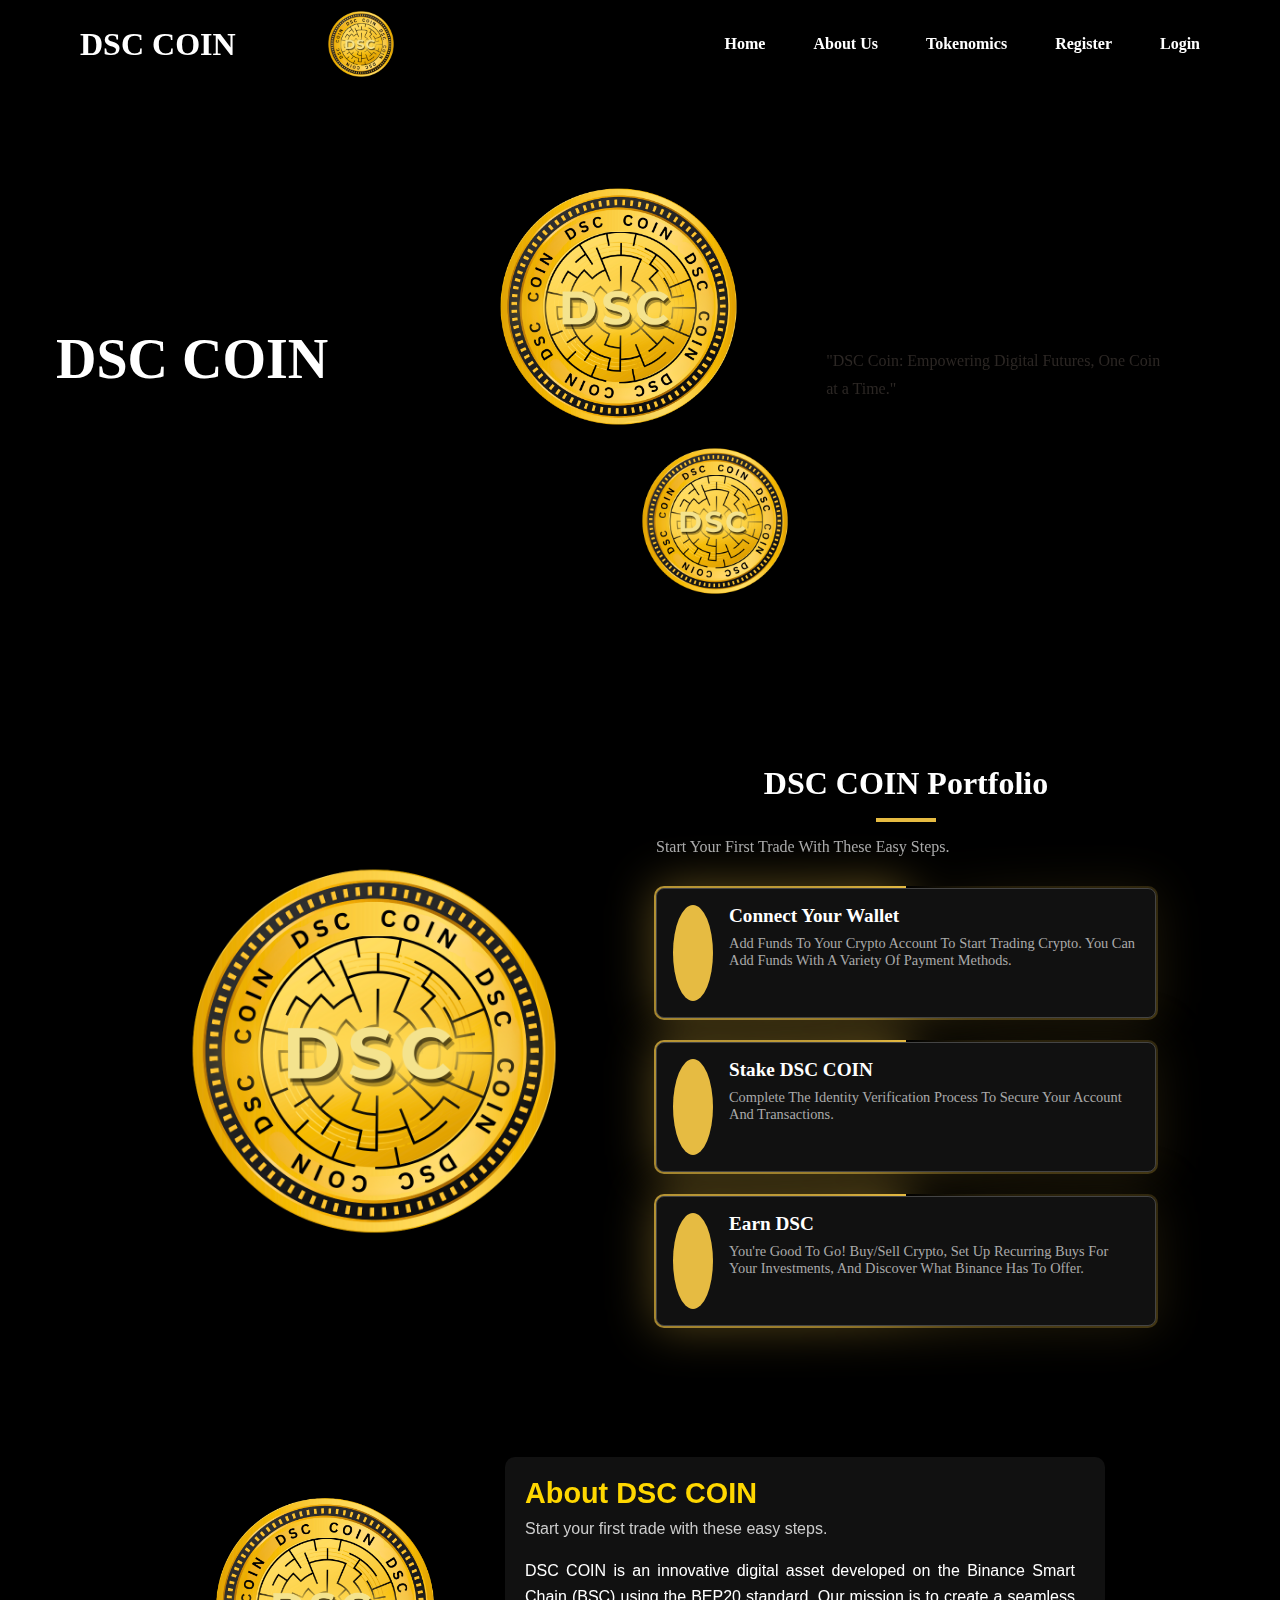
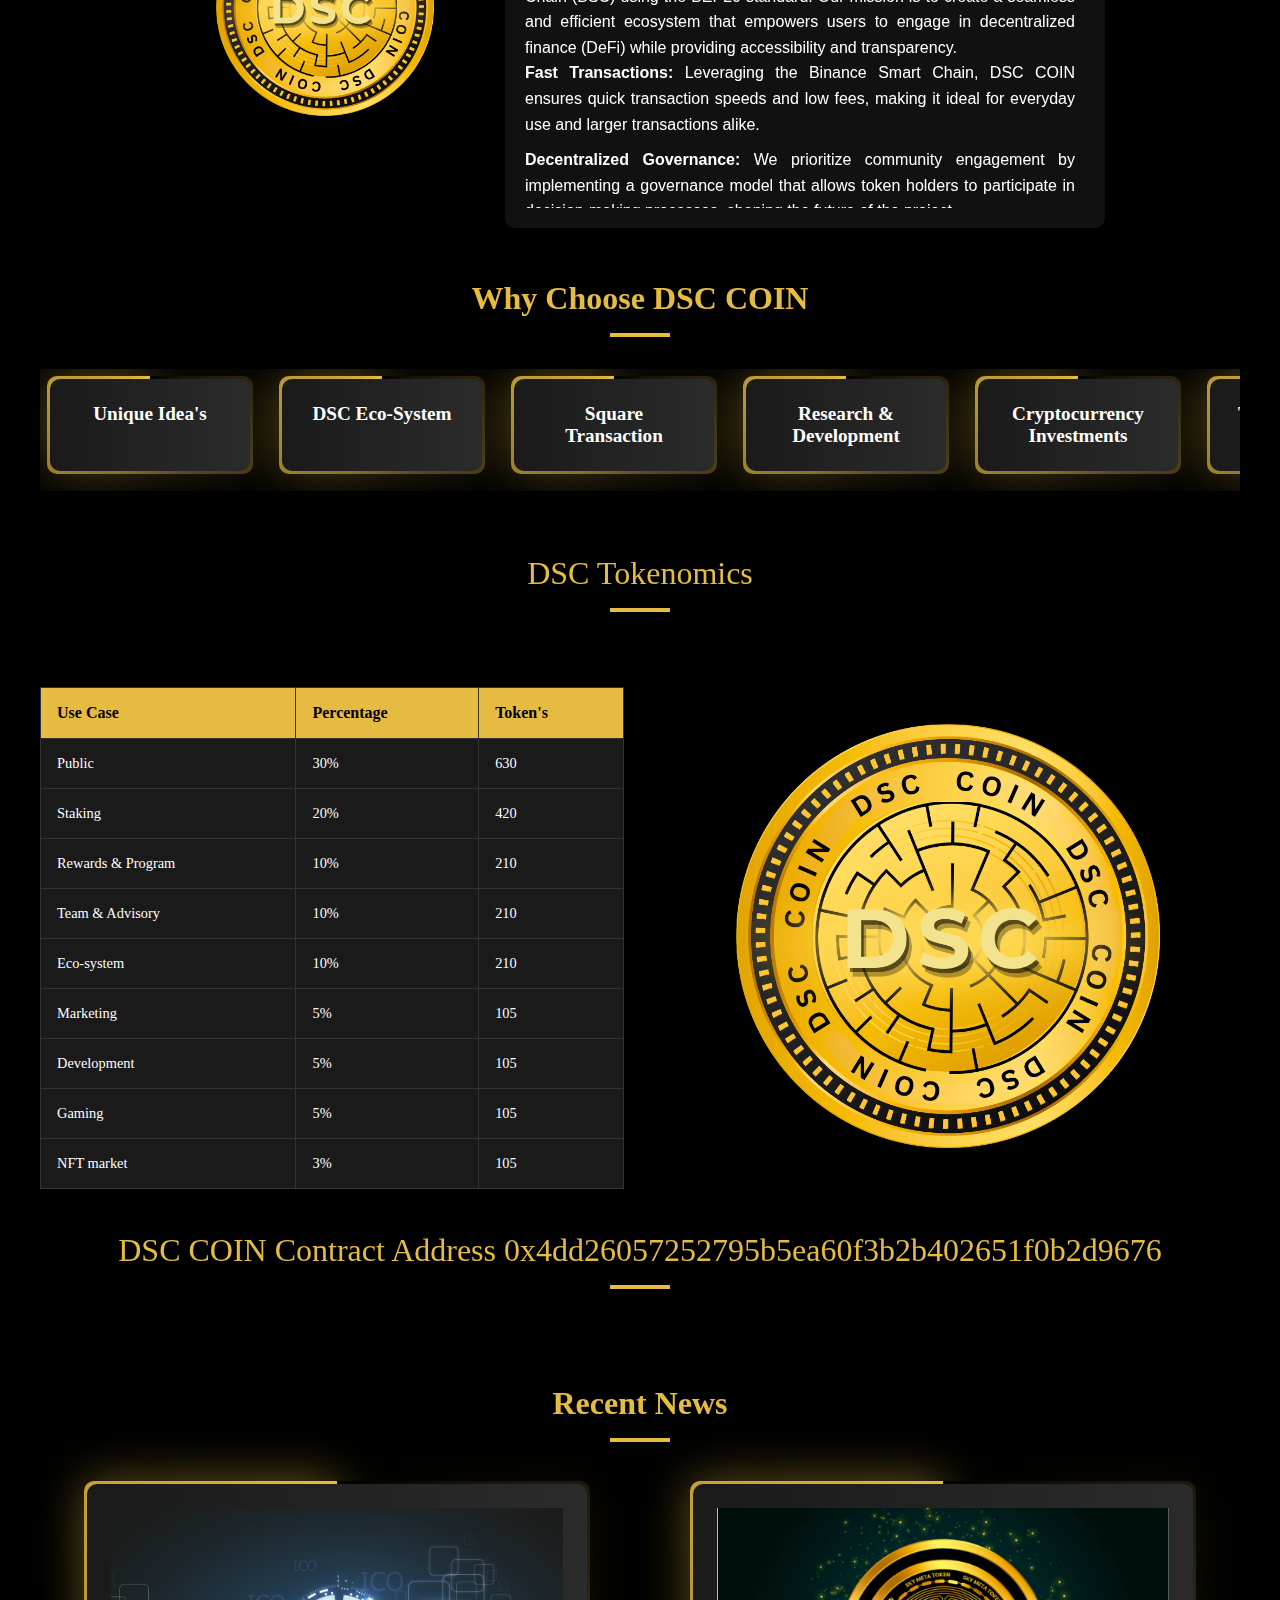
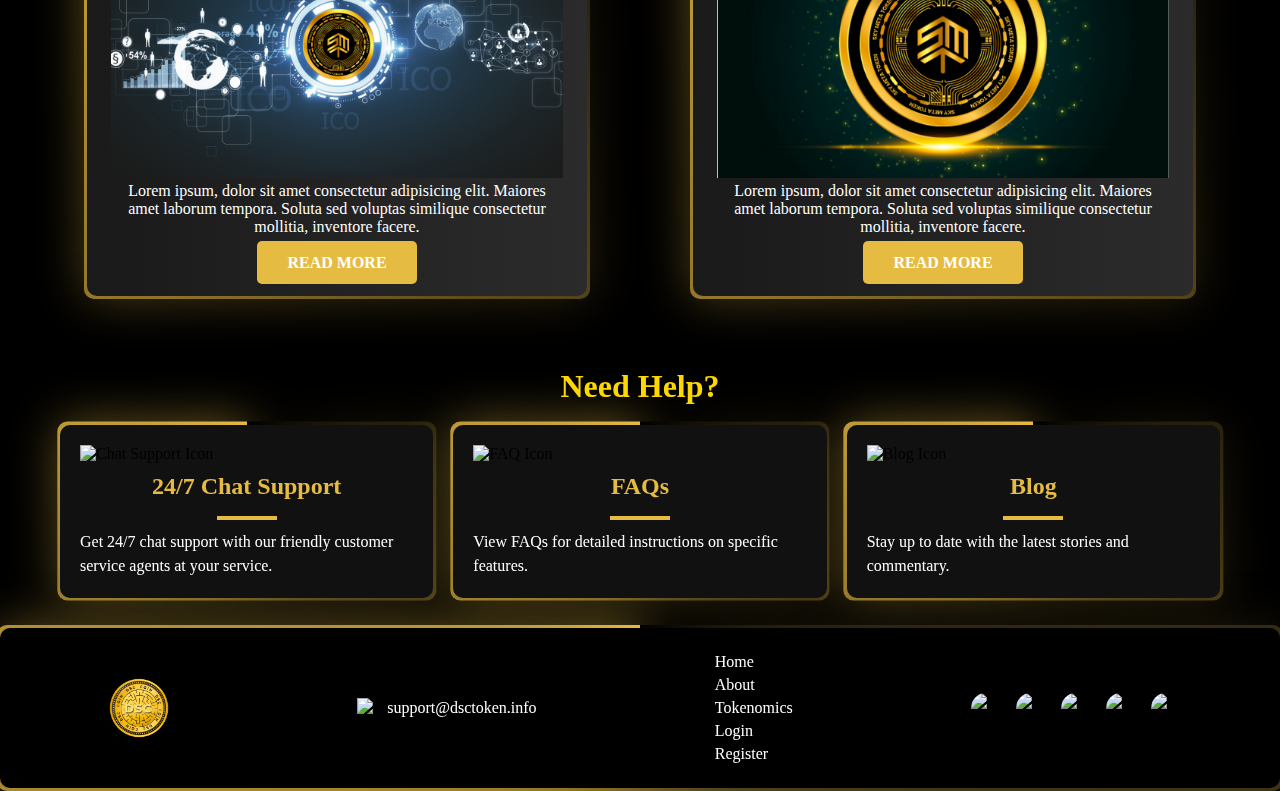
==== commit e0bb3084: "final" ====
--- a/index.html
+++ b/index.html
@@ -23,6 +23,48 @@
 <div class="header">
   <nav class="nav container-nav">
      <a href="#" class="nav__logo">DSC COIN</a>
+     <div class="nav__actions">
+      <!-- Dropdown -->
+      <div class="dropdown" id="dropdown">
+         <div class="dropdown__profile">
+            <div class="dropdown__names">
+               <!-- <h3>Mark Sparks</h3>
+               <span>Developer</span> -->
+            </div>
+
+            <div class="dropdown__image">
+               <img src="assets/logo.png" alt="image">
+            </div>
+         </div>
+
+         <!-- <div class="dropdown__list">
+            <a href="#" class="dropdown__link">
+            
+            </a>
+
+            <a href="#" class="dropdown__link">
+              
+            </a>
+
+            <a href="#" class="dropdown__link">
+               
+            </a>
+
+            <a href="#" class="dropdown__link">
+               
+            </a>
+
+            <a href="#" class="dropdown__link">
+               
+            </a>
+         </div> -->
+      </div>
+
+      <!-- Toggle button -->
+      <div class="nav__toggle" id="nav-toggle">
+         <i class="ri-menu-line"></i>
+      </div>
+   </div>
 
      <div class="nav__menu" id="nav-menu">
         <ul class="nav__list">
@@ -31,11 +73,11 @@
            </li>
 
            <li>
-              <a href="#" class="nav__link">About Us</a>
+              <a href="#aboutid" class="nav__link">About Us</a>
            </li>
 
            <li>
-              <a href="#" class="nav__link">Tokenomics</a>
+              <a href="#takeid" class="nav__link">Tokenomics</a>
            </li>
 
            
@@ -53,53 +95,7 @@
         </div>
      </div>
 
-     <div class="nav__actions">
-        <!-- Dropdown -->
-        <div class="dropdown" id="dropdown">
-           <div class="dropdown__profile">
-              <div class="dropdown__names">
-                 <!-- <h3>Mark Sparks</h3>
-                 <span>Developer</span> -->
-              </div>
-
-              <div class="dropdown__image">
-                 <img src="assets/logo.png" alt="image">
-              </div>
-           </div>
-
-           <div class="dropdown__list">
-              <a href="#" class="dropdown__link">
-                 <!-- <i class="ri-user-line"></i>
-                 <span>Profile</span> -->
-              </a>
-
-              <a href="#" class="dropdown__link">
-                 <!-- <i class="ri-time-line"></i>
-                 <span>Activity</span> -->
-              </a>
-
-              <a href="#" class="dropdown__link">
-                 <!-- <i class="ri-bookmark-line"></i>
-                 <span>Saved</span> -->
-              </a>
-
-              <a href="#" class="dropdown__link">
-                 <!-- <i class="ri-settings-3-line"></i>
-                 <span>Settings</span> -->
-              </a>
-
-              <a href="#" class="dropdown__link">
-                 <!-- <i class="ri-logout-box-r-line"></i>
-                 <span>Logout</span> -->
-              </a>
-           </div>
-        </div>
-
-        <!-- Toggle button -->
-        <div class="nav__toggle" id="nav-toggle">
-           <i class="ri-menu-line"></i>
-        </div>
-     </div>
+     
   </nav>
 </div>
 
@@ -173,7 +169,7 @@
                   <i class="fa-solid fa-user"></i>
                 </div>
                 <div class="text">
-                  <h3>Stack DSC COIN</h3>
+                  <h3>Stake DSC COIN</h3>
                     <p>Complete the identity verification process to secure your account and transactions.</p>
                 </div>
 
@@ -205,11 +201,11 @@
 
       <!-- Right: Content Section -->
       <div class="content-box">
-          <h1>About DSC COIN Token</h1>
+          <h1>About DSC COIN </h1>
           <p class="subheading">Start your first trade with these easy steps.</p>
           <div class="scrollable-content">
               <p>
-                  DSC COIN TOKEN is an innovative digital asset developed on the Binance Smart Chain (BSC) using the BEP20 standard. Our mission is to create a seamless and efficient ecosystem that empowers users to engage in decentralized finance (DeFi) while providing accessibility and transparency.
+                  DSC COIN is an innovative digital asset developed on the Binance Smart Chain (BSC) using the BEP20 standard. Our mission is to create a seamless and efficient ecosystem that empowers users to engage in decentralized finance (DeFi) while providing accessibility and transparency.
               </p>
               <ol>
                   <li><strong>Fast Transactions:</strong> Leveraging the Binance Smart Chain, DSC COIN ensures quick transaction speeds and low fees, making it ideal for everyday use and larger transactions alike.</li>
@@ -228,30 +224,36 @@
 
   <section class="why-choose-us">
     <div class="container-choose">
-      <h2>Why Choose Us DSC COIN</h2>
+      <h2>Why Choose DSC COIN</h2>
       <div class="features">
         <div class="feature card">
-          <img src="img/unique-ideas.png" alt="Unique Ideas">
+          <!-- <img src="img/unique-ideas.png" alt="Unique Ideas"> -->
+          <i class="fa-solid fa-lightbulb"></i>
           <h3>Unique Idea's</h3>
         </div>
         <div class="feature card">
-          <img src="img/smt-ecosystem.png" alt="SMT Ecosystem">
+          <!-- <img src="assets/logo.png" alt="SMT Ecosystem"> -->
+          <i class="fa-solid fa-coins"></i>
           <h3>DSC  Eco-system</h3>
         </div>
         <div class="feature card">
-          <img src="img/square-transaction.png" alt="Square Transaction">
+          <!-- <img src="img/square-transaction.png" alt="Square Transaction"> -->
+          <i class="fa-solid fa-lock"></i>
           <h3>Square Transaction</h3>
         </div>
         <div class="feature card">
-          <img src="img/research-development.png" alt="Research & Development">
+          <!-- <img src="img/research-development.png" alt="Research & Development"> -->
+          <i class="fa-brands fa-searchengin"></i>
           <h3>Research & Development</h3>
         </div>
         <div class="feature card">
-          <img src="img/crypto-investments.png" alt="Cryptocurrency Investments">
+          <!-- <img src="img/crypto-investments.png" alt="Cryptocurrency Investments"> -->
+          <i class="fa-brands fa-bitcoin"></i>
           <h3>Cryptocurrency Investments</h3>
         </div>
         <div class="feature card">
-          <img src="img/tracing-solutions.png" alt="Tracing Solutions">
+          <!-- <img src="img/tracing-solutions.png" alt="Tracing Solutions"> -->
+          <i class="fa-solid fa-chart-line"></i>
           <h3>Tracing Solutions</h3>
         </div>
       </div>
@@ -260,7 +262,7 @@
 
   <!-- Tokenomics  -->
 
-  <section class="tokenomics">
+  <section class="tokenomics" id="takeid">
     <div class="container-take">
       <p class="take-head">DSC  Tokenomics </p>
       <div class="tokenomics-content">
@@ -329,7 +331,7 @@
           <img src="img/logo.png" alt="Tokenomics Pie Chart">
         </div>
       </div>
-      <p class="take-head">DSC COIN address 0x4dd26057252795b5ea60f3b2b402651f0b2d9676 </p>
+      <p class="take-head">DSC COIN Contract Address 0x4dd26057252795b5ea60f3b2b402651f0b2d9676 </p>
 
     </div>
 </section>
@@ -337,179 +339,80 @@
 
 
   <!-- news  -->
-  <section class="newsbar">
-    <!-- Swiper container -->
+<!-- <section class="newsBar">
+    Swiper container
     <div class="swiper mySwiper container">
       <div class="swiper-wrapper content">
         
-        <!-- Swiper slide item 1 -->
         <div class="swiper-slide card1">
           <div class="card1-content">
-            <!-- Profile image -->
             <div class="image">
               <img src="img/project-2.jpg" alt="Profile Image 6" />
 
             </div>
   
-            <!-- Social media icons -->
-            <!-- <div class="media-icons">
-              <i class="fab fa-facebook"></i>
-              <i class="fab fa-twitter"></i>
-              <i class="fab fa-github"></i>
-            </div> -->
-  
-            <!-- Name and profession -->
+           
+  
             <div class="name-profession">
               <span class="name">Someone Name</span>
               <span class="profession">Web Developer</span>
             </div>
   
-            <!-- Rating -->
-            <!-- <div class="rating">
-              <i class="fas fa-star"></i>
-              <i class="fas fa-star"></i>
-              <i class="fas fa-star"></i>
-              <i class="far fa-star"></i>
-              <i class="far fa-star"></i>
-            </div> -->
-  
-            <!-- Buttons -->
+           
             <div class="button">
               <button class="aboutMe">About Me</button>
-              <!-- <button class="hireMe">Hire Me</button> -->
             </div>
           </div>
         </div>
 
         <div class="swiper-slide card1">
           <div class="card1-content">
-            <!-- Profile image -->
             <div class="image">
               <img src="img/project-2.jpg" alt="Profile Image 6" />
 
             </div>
   
-            <!-- Social media icons -->
-            <!-- <div class="media-icons">
-              <i class="fab fa-facebook"></i>
-              <i class="fab fa-twitter"></i>
-              <i class="fab fa-github"></i>
-            </div> -->
-  
-            <!-- Name and profession -->
+            
             <div class="name-profession">
               <span class="name">Someone Name</span>
               <span class="profession">Web Developer</span>
             </div>
   
-            <!-- Rating -->
-            <!-- <div class="rating">
-              <i class="fas fa-star"></i>
-              <i class="fas fa-star"></i>
-              <i class="fas fa-star"></i>
-              <i class="far fa-star"></i>
-              <i class="far fa-star"></i>
-            </div> -->
-  
-            <!-- Buttons -->
+           
             <div class="button">
               <button class="aboutMe">About Me</button>
-              <!-- <button class="hireMe">Hire Me</button> -->
             </div>
           </div>
         </div>
 
 
 
-
-        <div class="swiper-slide card1">
-          <div class="card1-content">
-            <!-- Profile image -->
-            <div class="image">
-              <img src="img/project-2.jpg" alt="Profile Image 6" />
-
-            </div>
-  
-            <!-- Social media icons -->
-            <!-- <div class="media-icons">
-              <i class="fab fa-facebook"></i>
-              <i class="fab fa-twitter"></i>
-              <i class="fab fa-github"></i>
-            </div> -->
-  
-            <!-- Name and profession -->
-            <div class="name-profession">
-              <span class="name">Someone Name</span>
-              <span class="profession">Web Developer</span>
-            </div>
-  
-            <!-- Rating -->
-            <!-- <div class="rating">
-              <i class="fas fa-star"></i>
-              <i class="fas fa-star"></i>
-              <i class="fas fa-star"></i>
-              <i class="far fa-star"></i>
-              <i class="far fa-star"></i>
-            </div> -->
-  
-            <!-- Buttons -->
-            <div class="button">
-              <button class="aboutMe">About Me</button>
-              <!-- <button class="hireMe">Hire Me</button> -->
-            </div>
-          </div>
-        </div>
-
-
-
-
-        <div class="swiper-slide card1">
-          <div class="card1-content">
-            <!-- Profile image -->
-            <div class="image">
-              <img src="img/project-2.jpg" alt="Profile Image 6" />
-
-            </div>
-  
-            <!-- Social media icons -->
-            <!-- <div class="media-icons">
-              <i class="fab fa-facebook"></i>
-              <i class="fab fa-twitter"></i>
-              <i class="fab fa-github"></i>
-            </div> -->
-  
-            <!-- Name and profession -->
-            <div class="name-profession">
-              <span class="name">Someone Name</span>
-              <span class="profession">Web Developer</span>
-            </div>
-  
-            <!-- Rating -->
-            <!-- <div class="rating">
-              <i class="fas fa-star"></i>
-              <i class="fas fa-star"></i>
-              <i class="fas fa-star"></i>
-              <i class="far fa-star"></i>
-              <i class="far fa-star"></i>
-            </div> -->
-  
-            <!-- Buttons -->
-            <div class="button">
-              <button class="aboutMe">About Me</button>
-              <!-- <button class="hireMe">Hire Me</button> -->
-            </div>
-          </div>
-        </div>
-  
-      </div>
-    </div>
-  
-    <!-- Swiper navigation buttons -->
-    <div class="swiper-button-next"></div>
-    <div class="swiper-button-prev"></div>
-    <div class="swiper-pagination"></div>
+  
+      </div>
+    </div>
+  
+    
+  </section> -->
+  <section class="why-choose-us">
+    <div class="container-choose">
+      <h2>Recent News</h2>
+      <div class="features2">
+        <div class="feature2 card">
+          <img src="img/news1.png" alt="Unique Ideas">
+          <p style="color: white;">Lorem ipsum, dolor sit amet consectetur adipisicing elit. Maiores amet laborum tempora. Soluta sed voluptas similique consectetur mollitia, inventore facere.</p>
+          <br>
+          <a href="#" class="btn2">Read More</a>
+        </div>
+        <div class="feature2 card">
+          <img src="img/news2.png" alt="SMT Ecosystem">
+          <p style="color: white;">Lorem ipsum, dolor sit amet consectetur adipisicing elit. Maiores amet laborum tempora. Soluta sed voluptas similique consectetur mollitia, inventore facere.</p>
+          <br>
+          <a href="#" class="btn2">Read More</a>
+        </div>
+       
+      </div>
+    </div>
   </section>
- 
   
 
 <!-- help  -->
@@ -554,6 +457,9 @@
   <div class="links-footer">
     <a href="#navid">Home</a>
     <a href="#aboutid">About</a>
+    <a href="#takeid">Tokenomics</a>
+    <a href="index.html">Login</a>
+    <a href="index.html">Register</a>
   </div>
 
   <!-- Social Media Section -->
--- a/style.css
+++ b/style.css
@@ -239,7 +239,7 @@
   display: flex;
   justify-content: center;
   align-items: center;
-  min-height: 100vh;
+  /* min-height: 100vh; */
   padding: 20px;
 
 }
@@ -384,7 +384,8 @@
 
 .feature {
   flex: 0 0 auto;
-  /*Preventshrinking*/background: linear-gradient(to right, #1a1a1a, #2b2b2b);
+  /*Preventshrinking*/
+  background: linear-gradient(to right, #1a1a1a, #2b2b2b);
   /* border: 1px solid #e6bb42; */
   padding: 1.5rem;
   margin-bottom: 10px;
@@ -402,14 +403,29 @@
 
 
 
+.feature i {
+  /* width: 100px; */
+  font-size: 150px;
+  color: #e6bb42;
+  /* height: 60px; */
+  margin-bottom: 1rem;
+}
+
 .feature img {
-  width: 60px;
-  height: 60px;
-  margin-bottom: 1rem;
-}
+  width: 100%;
+  align-items: center;
+  justify-content: center;
+  text-align: center;
+  /* font-size: 150px; */
+  /* color: #e6bb42; */
+  /* height: 60px; */
+  /* margin-bottom: 1rem; */
+}
+
+
 
 .feature h3 {
-  font-size: 1rem;
+  font-size: 1.2rem;
   margin: 0;
   color: #fff;
   text-transform: capitalize;
@@ -424,12 +440,76 @@
   .feature {
     width: 180px; /* Smaller box width on smaller screens */
   }
+
+  .feature2 {
+    width: 250px; /* Smaller box width on smaller screens */
+  }
+  
 }
 
 
 /* news  */
 
-.newsbar {
+.features2 {
+  display: flex;
+  flex-wrap: wrap;
+  /* overflow-x: auto; */
+   /* Horizontal scrolling for smaller screens */
+  gap: 2rem;
+  padding: 10px;
+  scroll-behavior: smooth;
+}
+
+.feature2 {
+  flex: 0 0 auto;
+  /*Preventshrinking*/
+  background: linear-gradient(to right, #1a1a1a, #2b2b2b);
+  /* border: 1px solid #e6bb42; */
+  padding: 1.5rem;
+  margin-bottom: 10px;
+  border-radius: 10px;
+  width: 500px;
+  /*Fixedwidthforallboxes*/
+  /* box-shadow: 0 4px 6px rgba(0, 0, 0, 0.5); */
+  transition: transform 0.3s, box-shadow 0.3s;
+  text-align: center;
+  -webkit-border-radius: 10px;
+  -moz-border-radius: 10px;
+  -ms-border-radius: 10px;
+  -o-border-radius: 10px;
+}
+
+.feature2 h3 {
+  font-size: 1.2rem;
+  margin: 0;
+  color: #fff;
+  text-transform: capitalize;
+}
+
+.btn2 {
+    background: #e6bb42;
+    border: none;
+    padding: 13px 30px;
+    font-size: 16px;
+    border-radius: 5px;
+    margin-top: 2px;
+    color: white;
+    text-transform: uppercase;
+    font-weight: 600;
+}
+
+.feature2 img {
+  width: 100%;
+  align-items: center;
+  justify-content: center;
+  text-align: center;
+  /* font-size: 150px; */
+  /* color: #e6bb42; */
+  /* height: 60px; */
+  /* margin-bottom: 1rem; */
+}
+
+.newsBar {
   position: relative;
   height: 450px;
   padding: 15px;
@@ -440,6 +520,8 @@
   display: flex;
   align-items: center;
 }
+
+
 
 .card1 {
   position: relative;
@@ -467,7 +549,7 @@
   z-index: 100;
 }
 
-.newsbar .card1 .image {
+.newsBar .card1 .image {
   height: 140px;
   width: 140px;
   border-radius: 50%;
@@ -475,7 +557,7 @@
   background: #e6bb42;
 }
 
-.newsbar .card1 .image img {
+.newsBar .card1 .image img {
   height: 100%;
   width: 100%;
   object-fit: cover;
@@ -584,7 +666,7 @@
 
 /* Responsive media query code for small screens */
 @media (max-width: 768px) {
-  .newsbar {
+  .newsBar {
     padding: 15px;
   }
 
--- a/style2.css
+++ b/style2.css
@@ -14,6 +14,7 @@
   .containerHero {
     max-width: 1200px;
     margin: auto;
+    margin-top: 80px;
     /* border: 2px red solid; */
     padding: 5rem 0;
     /* margin: 10rem auto; */
--- a/assets/css/styles.css
+++ b/assets/css/styles.css
@@ -79,6 +79,7 @@
   color: var(--white-color);
   font-weight: var(--font-semi-bold);
   transition: color .4s;
+  font-size: 2rem;
 }
 
 .nav__logo:hover {
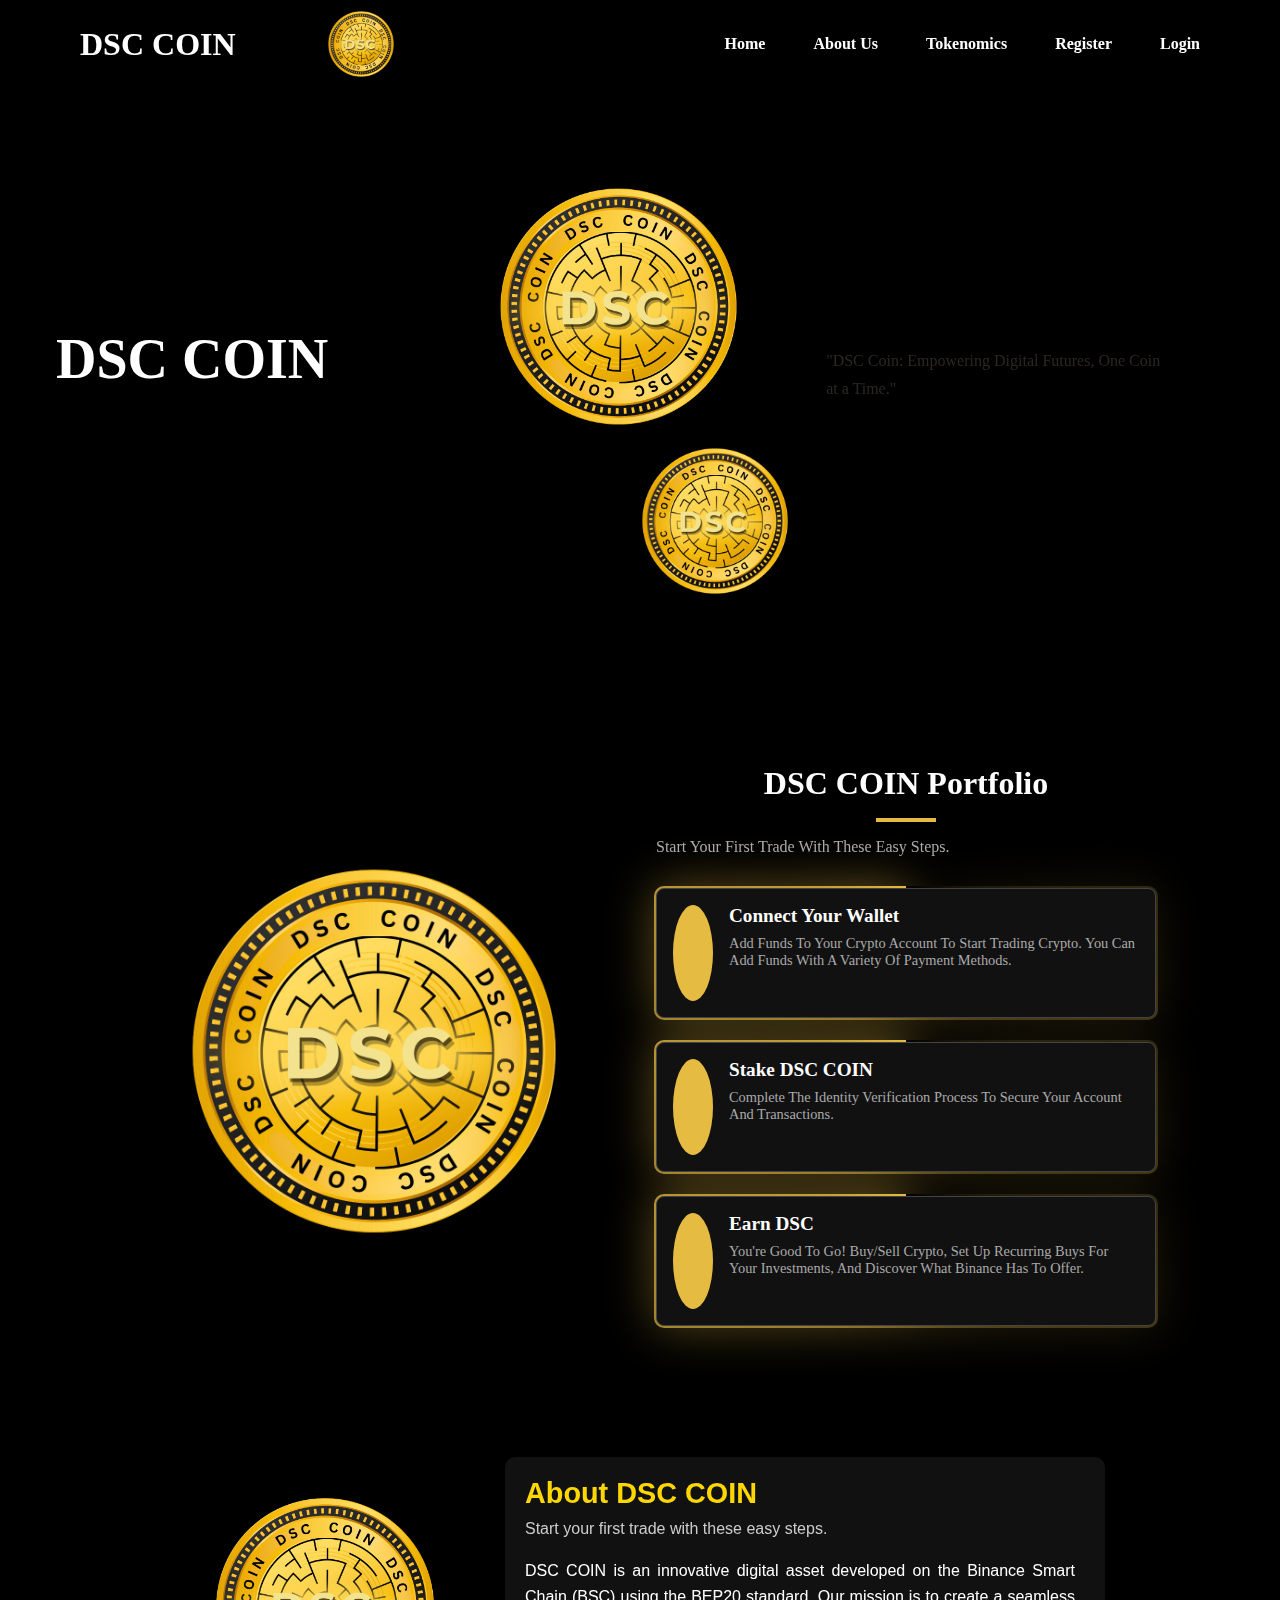
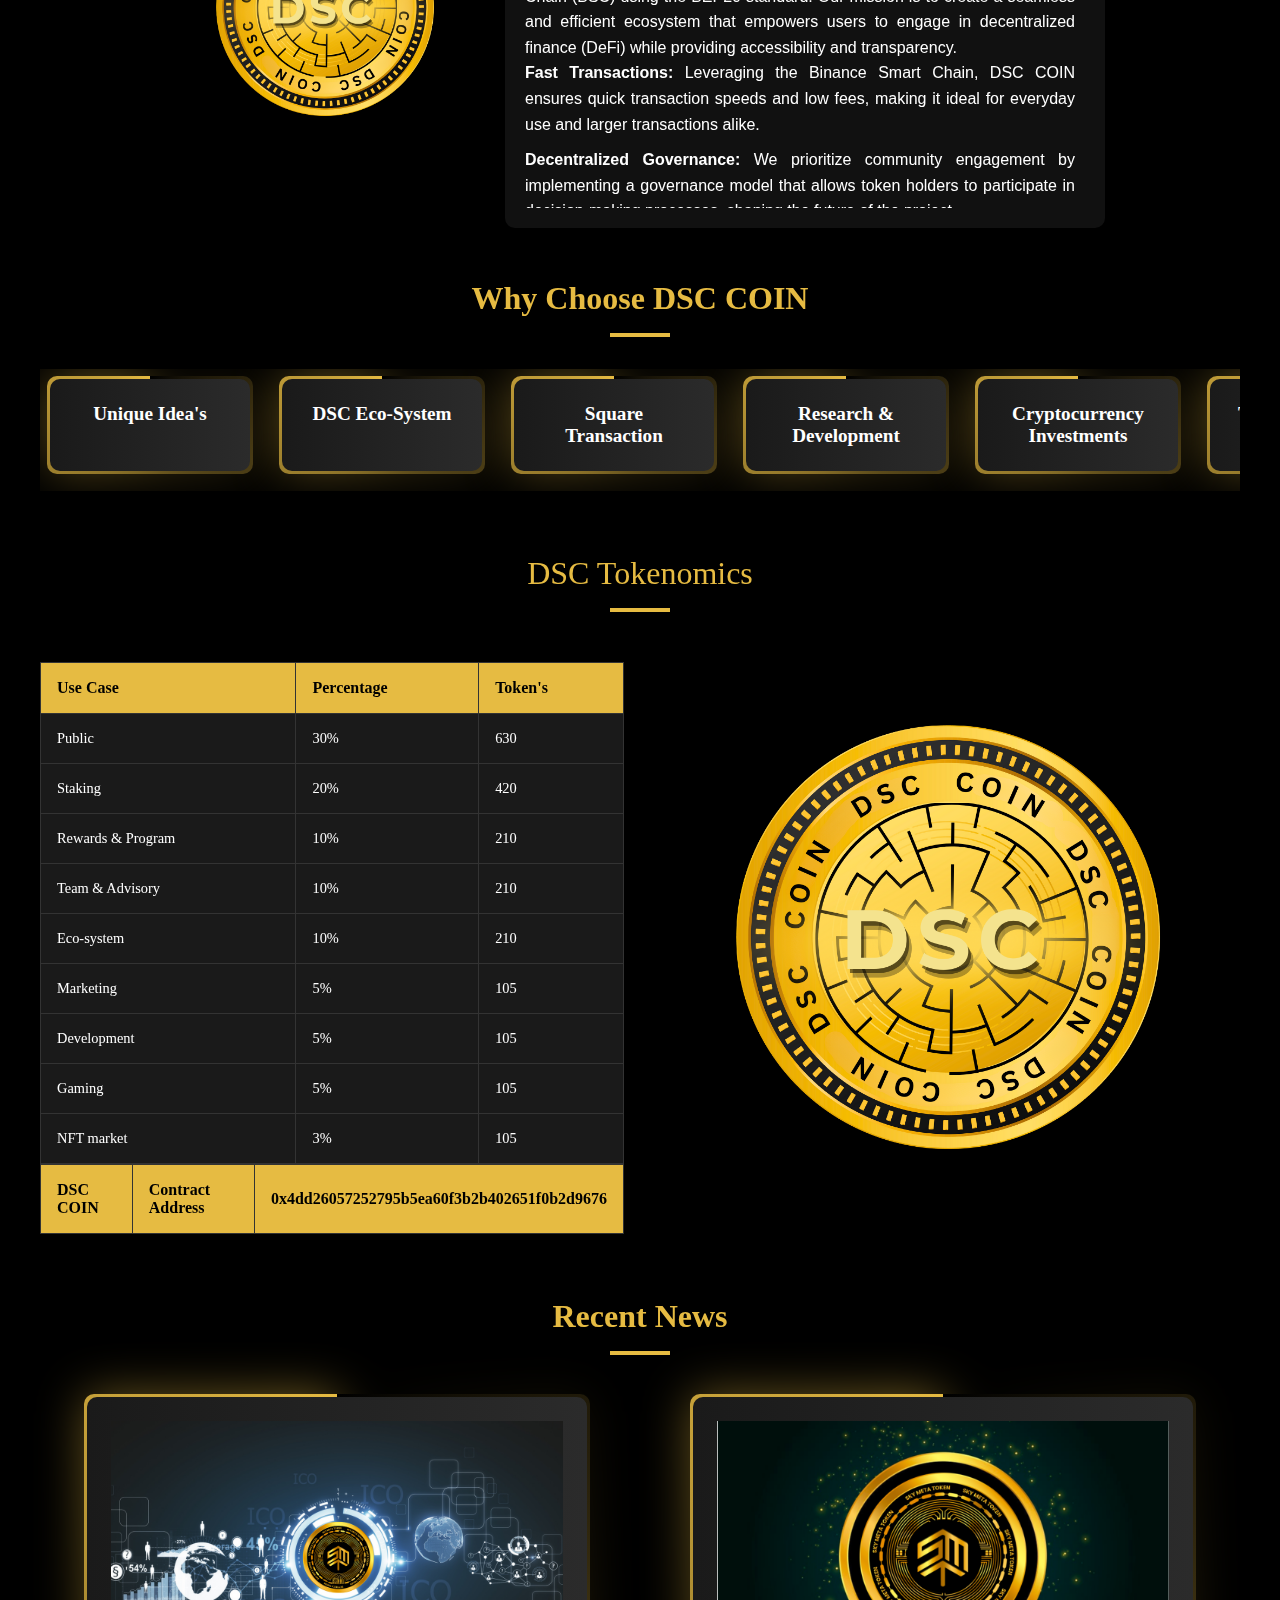
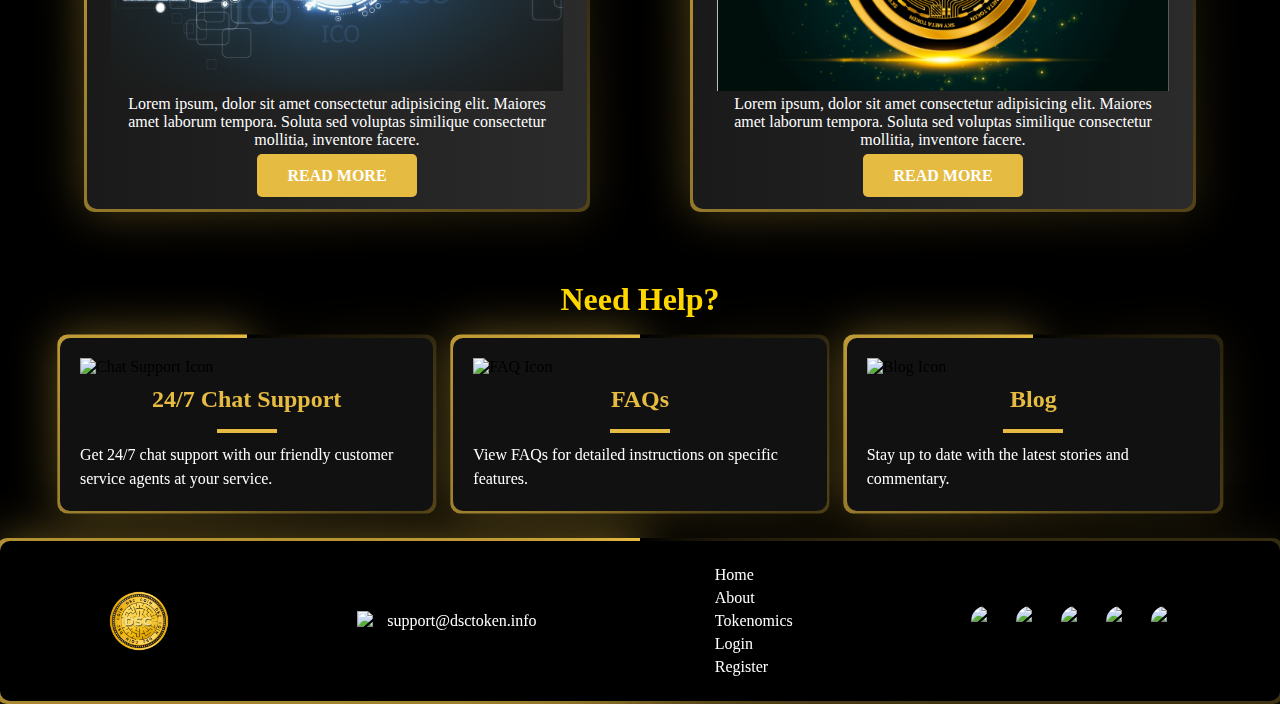
==== commit d6ac5396: "final and final abb or nh" ====
--- a/index.html
+++ b/index.html
@@ -323,6 +323,18 @@
                 <td>105</td>
               </tr>
             </tbody>
+            <
+          </table>
+
+          <table>
+           
+            <thead>
+              <tr>
+                <th>DSC COIN</th>
+                <th>Contract Address</th>
+                <th>0x4dd26057252795b5ea60f3b2b402651f0b2d9676</th>
+              </tr>
+            </thead>
           </table>
         </div>
   
@@ -331,7 +343,7 @@
           <img src="img/logo.png" alt="Tokenomics Pie Chart">
         </div>
       </div>
-      <p class="take-head">DSC COIN Contract Address 0x4dd26057252795b5ea60f3b2b402651f0b2d9676 </p>
+      <!-- <p class="take-head">DSC COIN Contract Address 0x4dd26057252795b5ea60f3b2b402651f0b2d9676 </p> -->
 
     </div>
 </section>
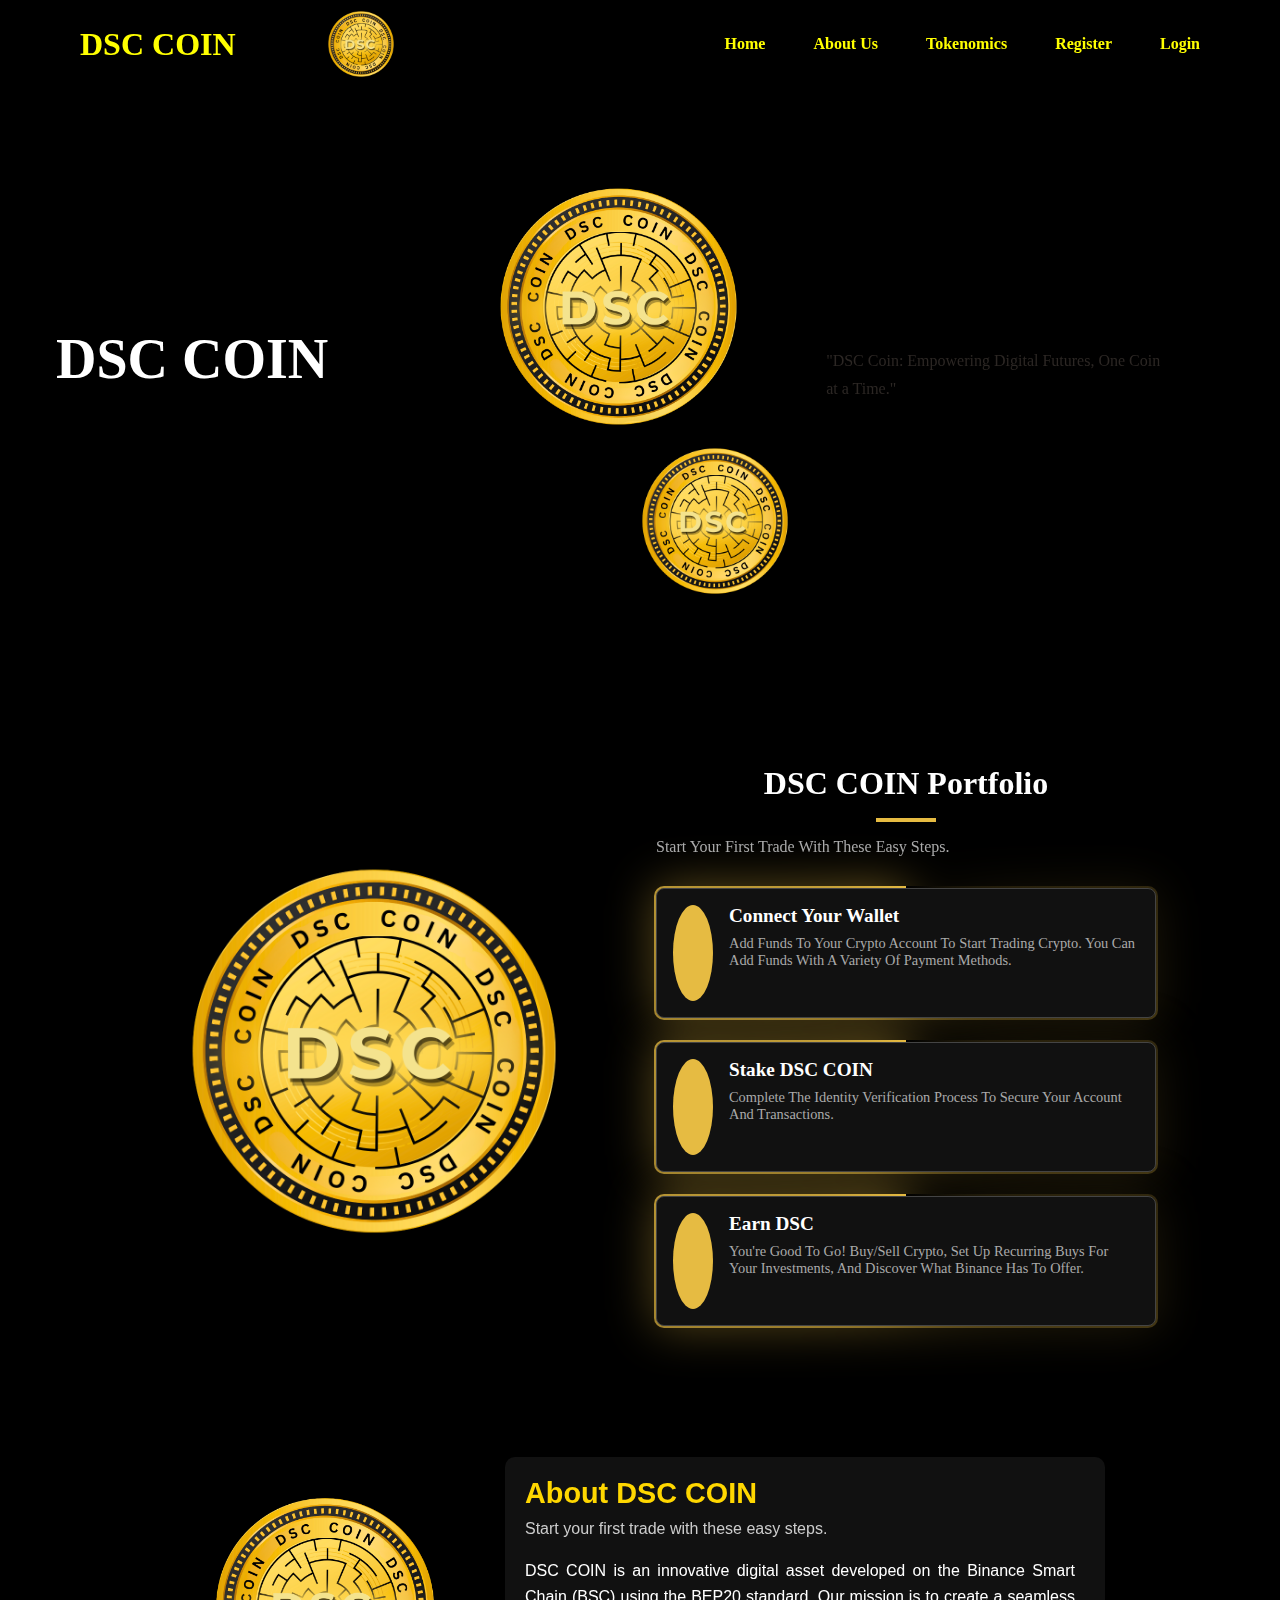
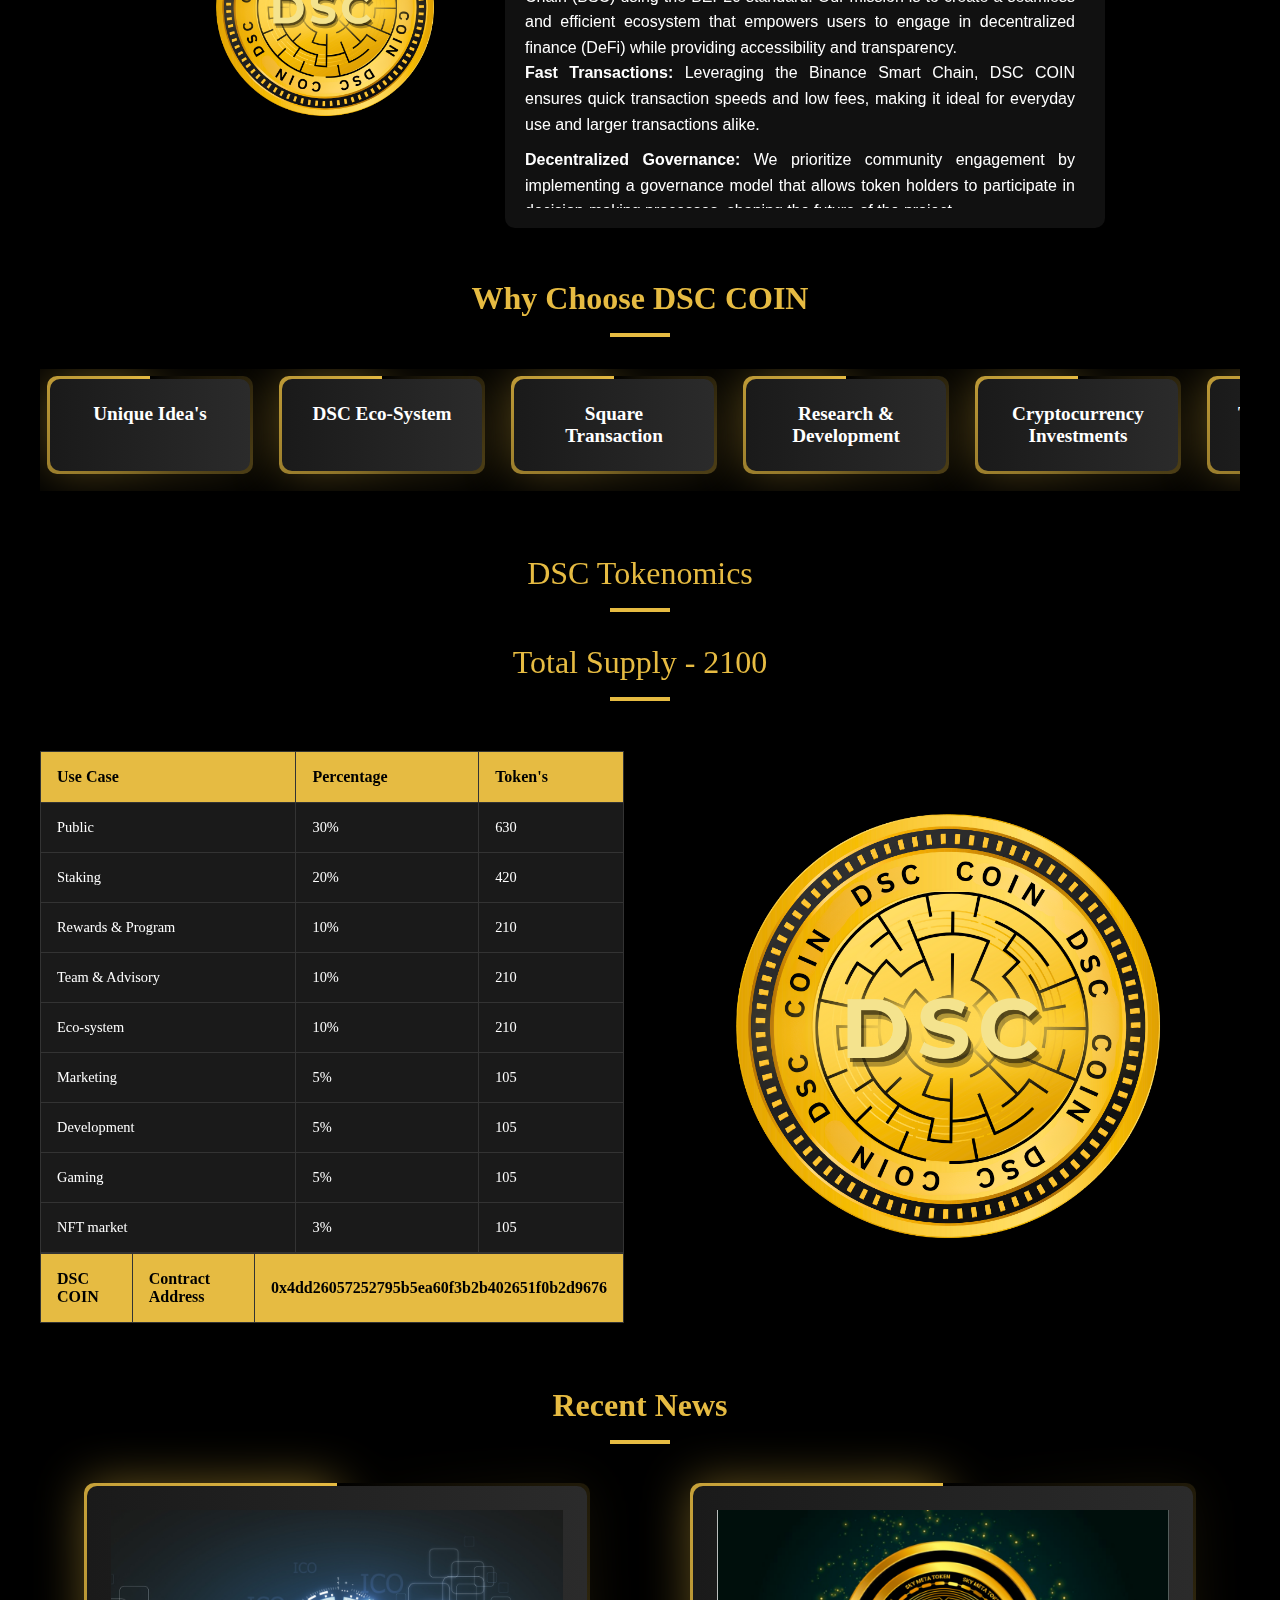
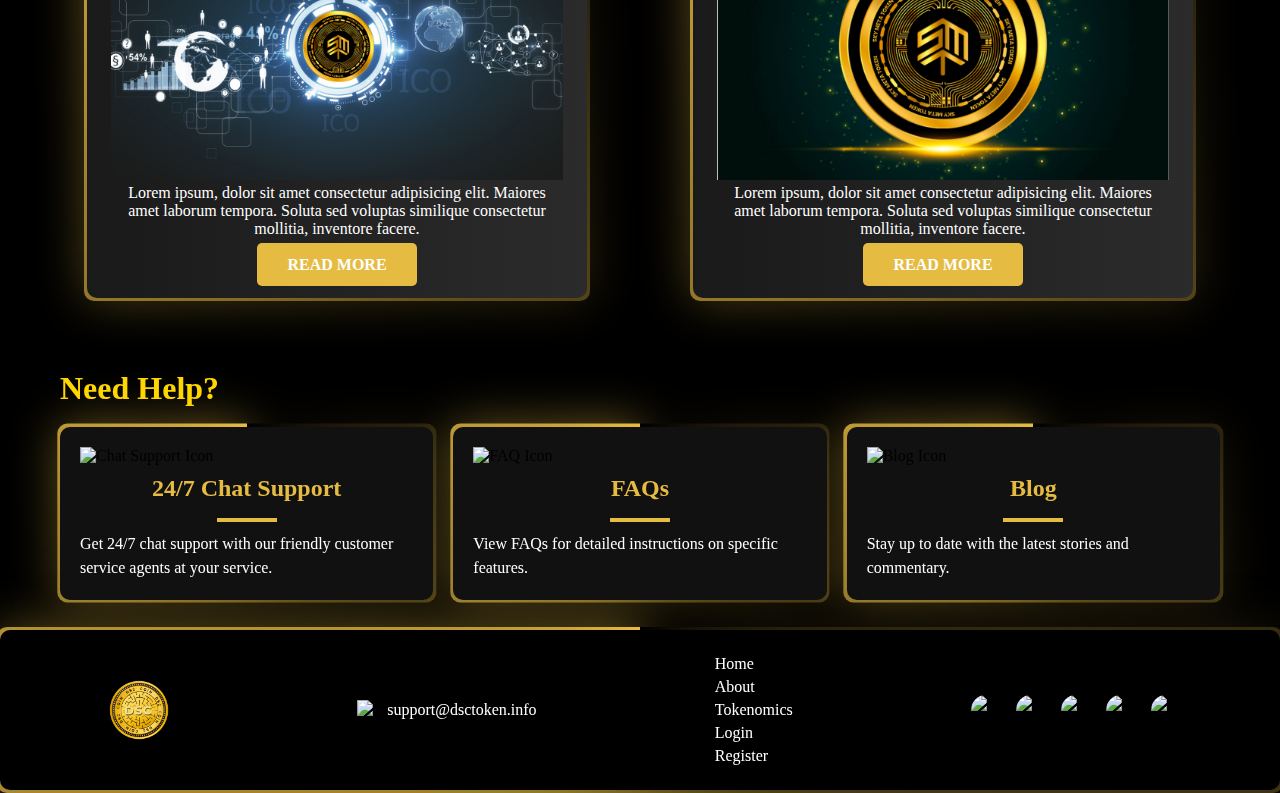
==== commit 2d7b5df6: "ok" ====
--- a/index.html
+++ b/index.html
@@ -265,7 +265,9 @@
   <section class="tokenomics" id="takeid">
     <div class="container-take">
       <p class="take-head">DSC  Tokenomics </p>
+      <p class="take-head">Total Supply - 2100 </p>
       <div class="tokenomics-content">
+
         <!-- Table -->
         <div class="tokenomics-table">
           <table>
--- a/style.css
+++ b/style.css
@@ -204,6 +204,9 @@
     flex-direction: column;
   }
 
+  /* .steps{
+    width: 100%;
+  } */
   /* .portfolio-image {
     margin-bottom: 2rem;
   } */
@@ -218,7 +221,8 @@
   }
 
   .step {
-    flex-direction: column;
+    /* flex-direction: column; */
+    text-align: left;
     align-items: flex-start;
   }
 
@@ -322,6 +326,10 @@
   .container-about {
       flex-direction: column;
       align-items: center;
+  }
+
+  .about{
+    width: 100%;
   }
 
   .token-image {
@@ -444,6 +452,9 @@
   .feature2 {
     width: 250px; /* Smaller box width on smaller screens */
   }
+  .why-choose-us{
+    width: 100%;
+  }
   
 }
 
@@ -767,6 +778,9 @@
     flex-direction: column;
     gap: 1.5rem;
   }
+  .tokenomics{
+    width: 100%;
+  }
 
   table th, table td {
     font-size: 0.8rem;
@@ -779,7 +793,7 @@
 
 
 .help-section {
-  text-align: center;
+  text-align: left;
   padding: 20px;
   margin: auto;
   max-width: 1200px;
@@ -833,6 +847,10 @@
   .help-box h2 {
     font-size: 1.25rem;
   }
+
+  .help-section{
+    width: 100%;
+  }
   .help-box p {
     font-size: 0.9rem;
   }
@@ -915,6 +933,7 @@
 @media (max-width: 768px) {
   .footer {
     flex-direction: column;
+    width: 100%;
     text-align: center;
   }
 
--- a/assets/css/styles.css
+++ b/assets/css/styles.css
@@ -76,7 +76,7 @@
   color: var(--white-color);
 }
 .nav__logo {
-  color: var(--white-color);
+  color: yellow;
   font-weight: var(--font-semi-bold);
   transition: color .4s;
   font-size: 2rem;
@@ -116,13 +116,13 @@
 }
 
 .nav__link {
-  color: var(--white-color);
+  color: yellow;
   font-weight: var(--font-semi-bold);
   transition: color .4s;
 }
 
 .nav__link:hover {
-  color: var(--first-color);
+  color: whitesmoke;
 }
 
 .nav__close {
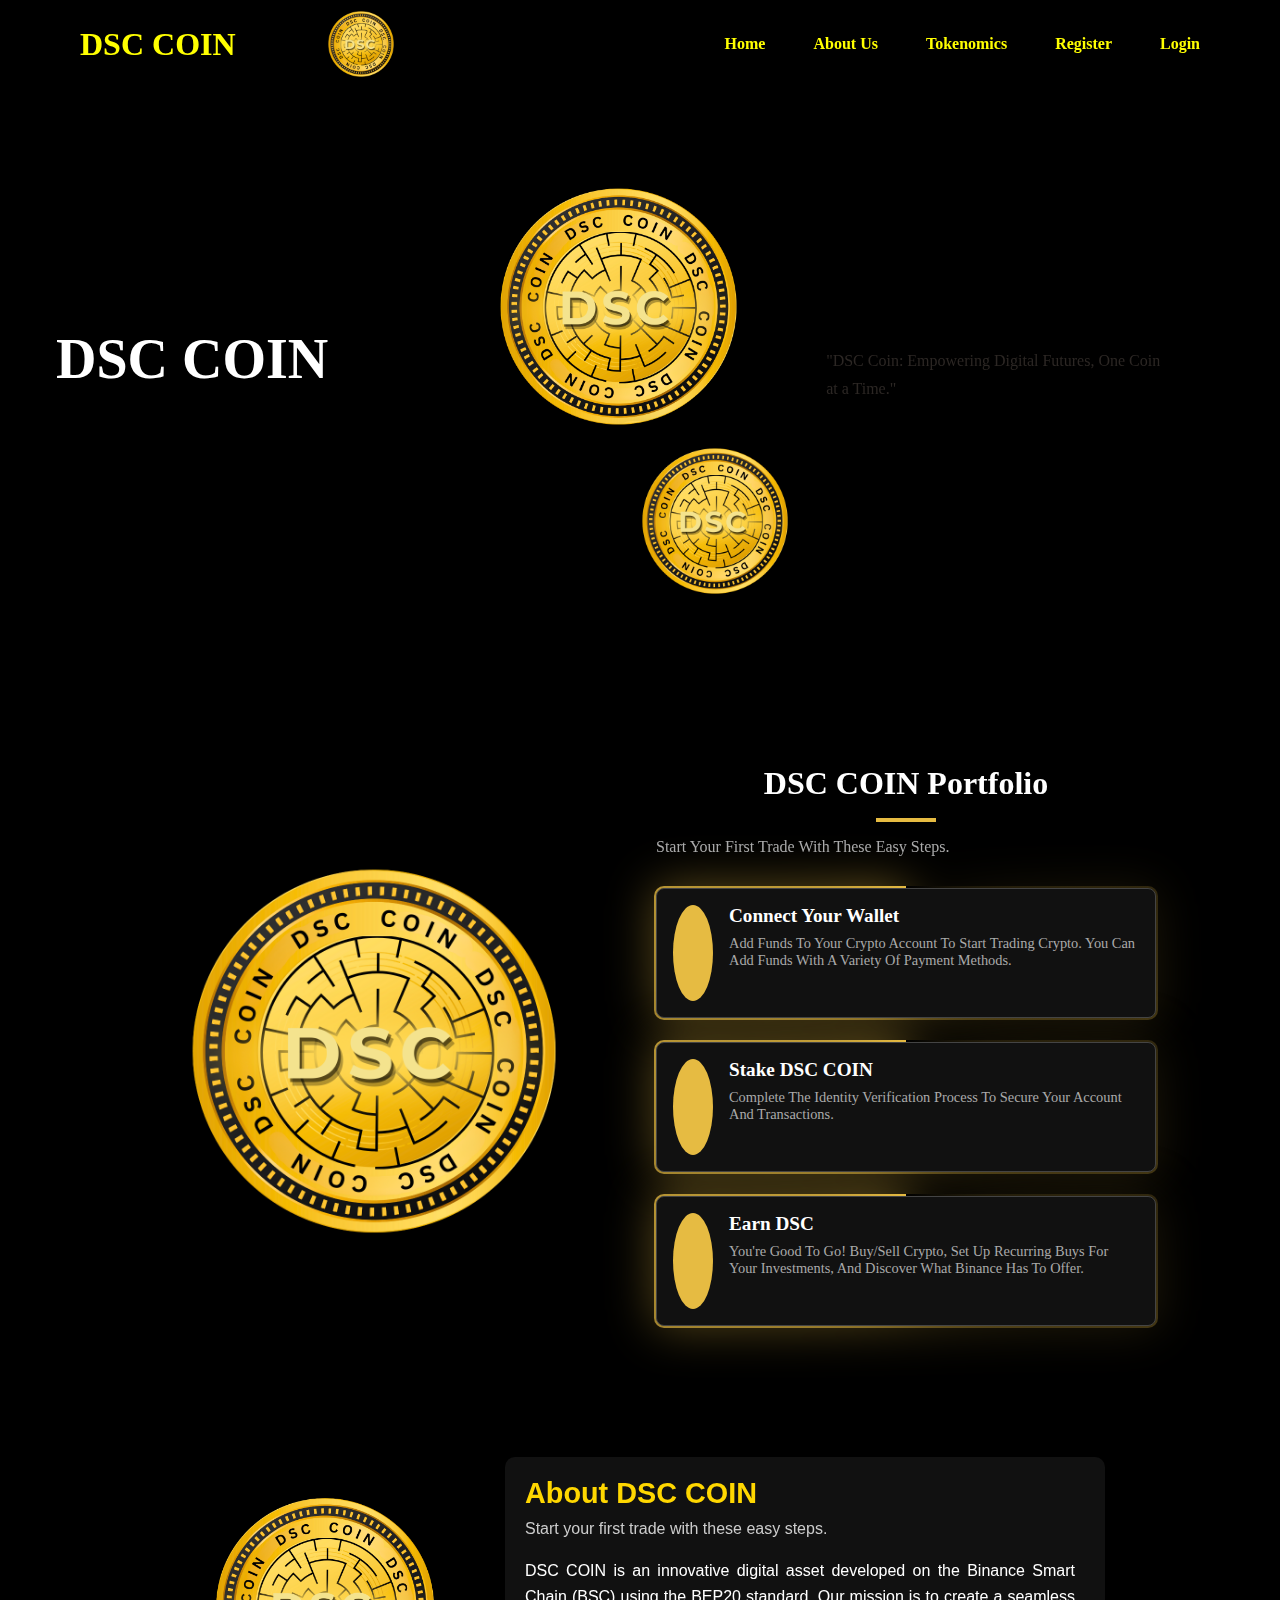
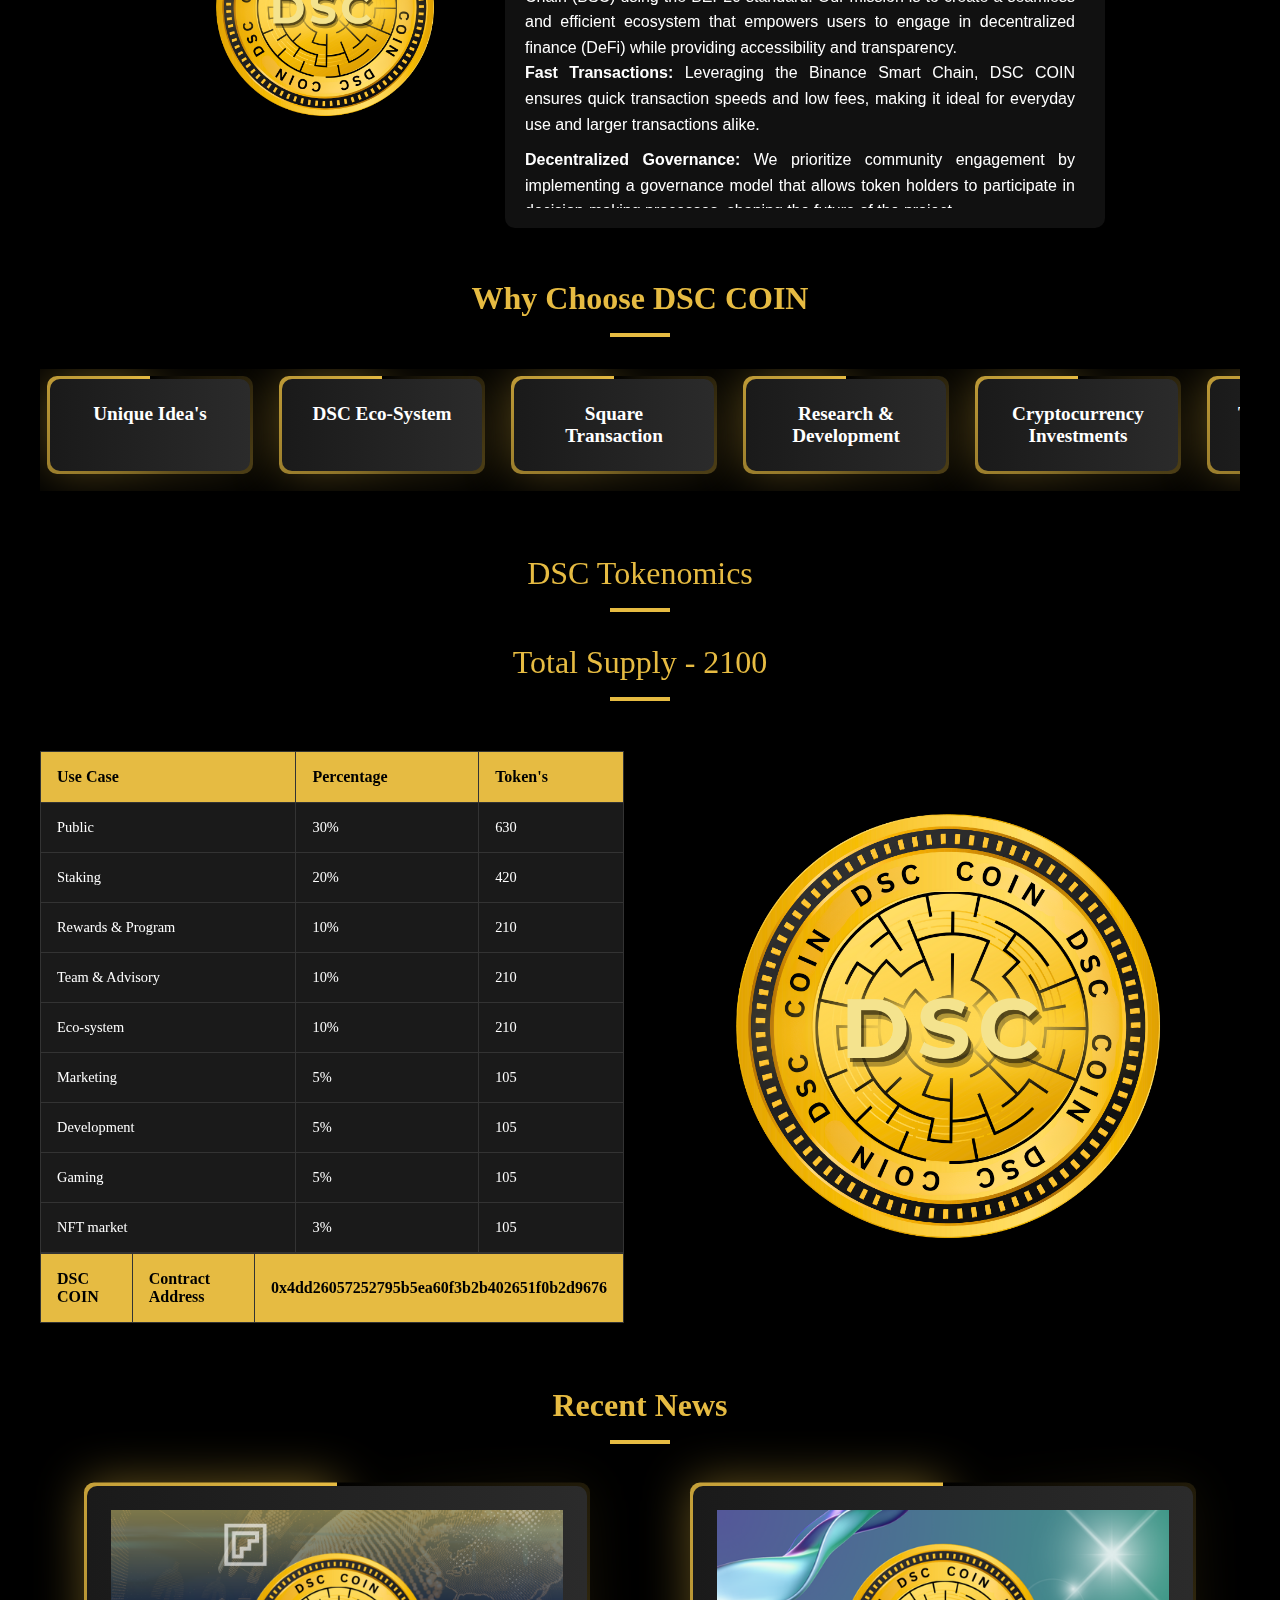
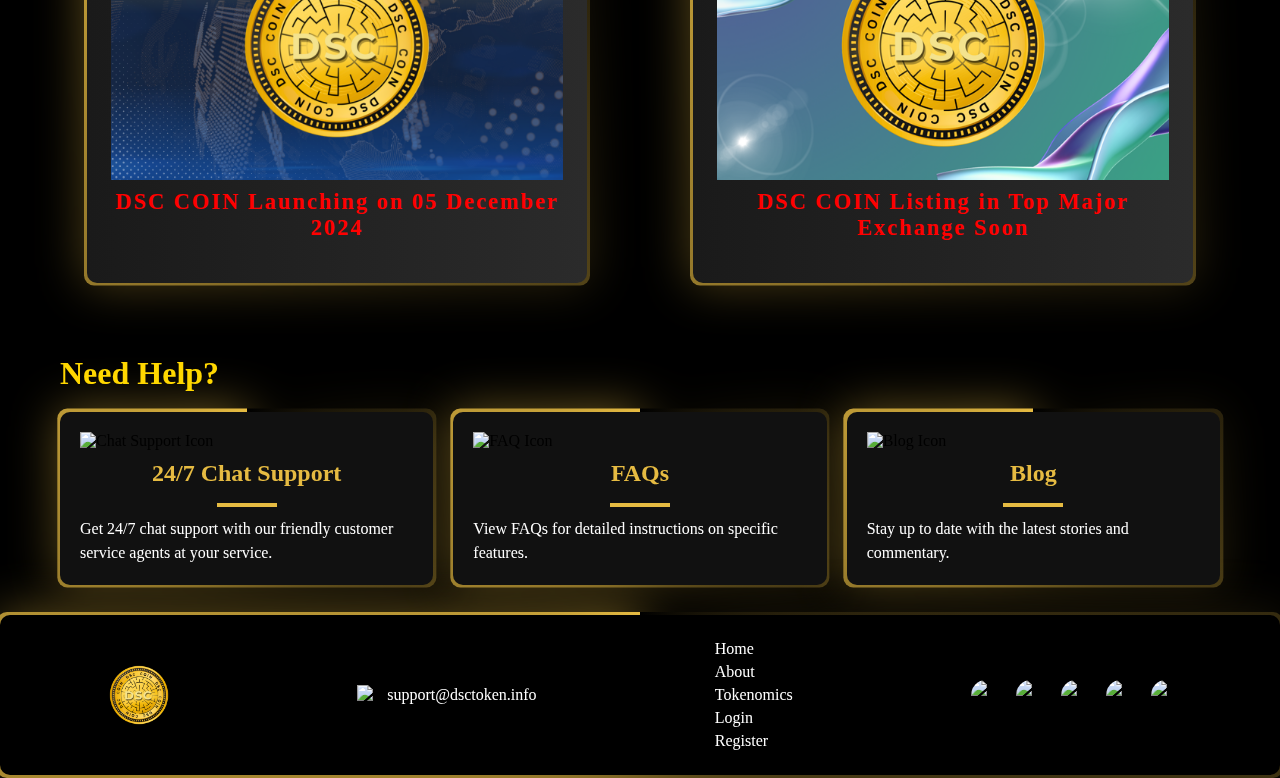
==== commit 473db1b5: "doneee" ====
--- a/index.html
+++ b/index.html
@@ -413,15 +413,15 @@
       <div class="features2">
         <div class="feature2 card">
           <img src="img/news1.png" alt="Unique Ideas">
-          <p style="color: white;">Lorem ipsum, dolor sit amet consectetur adipisicing elit. Maiores amet laborum tempora. Soluta sed voluptas similique consectetur mollitia, inventore facere.</p>
+          <p id="newsPara">DSC COIN Launching on 05 December 2024</p>
           <br>
-          <a href="#" class="btn2">Read More</a>
+          <!-- <a href="#" class="btn2">Read More</a> -->
         </div>
         <div class="feature2 card">
           <img src="img/news2.png" alt="SMT Ecosystem">
-          <p style="color: white;">Lorem ipsum, dolor sit amet consectetur adipisicing elit. Maiores amet laborum tempora. Soluta sed voluptas similique consectetur mollitia, inventore facere.</p>
+          <p id="newsPara">DSC COIN Listing in Top Major Exchange Soon</p>
           <br>
-          <a href="#" class="btn2">Read More</a>
+          <!-- <a href="#" class="btn2">Read More</a> -->
         </div>
        
       </div>
--- a/style.css
+++ b/style.css
@@ -497,6 +497,17 @@
   text-transform: capitalize;
 }
 
+#newsPara{
+  text-align: center;
+  justify-content: center;
+  align-items: center;
+  font-size: 1.4rem;
+  margin-top: 5px;
+  color: rgb(255, 0, 0);
+  letter-spacing: 2px;
+  font-weight: bolder;
+}
+
 .btn2 {
     background: #e6bb42;
     border: none;
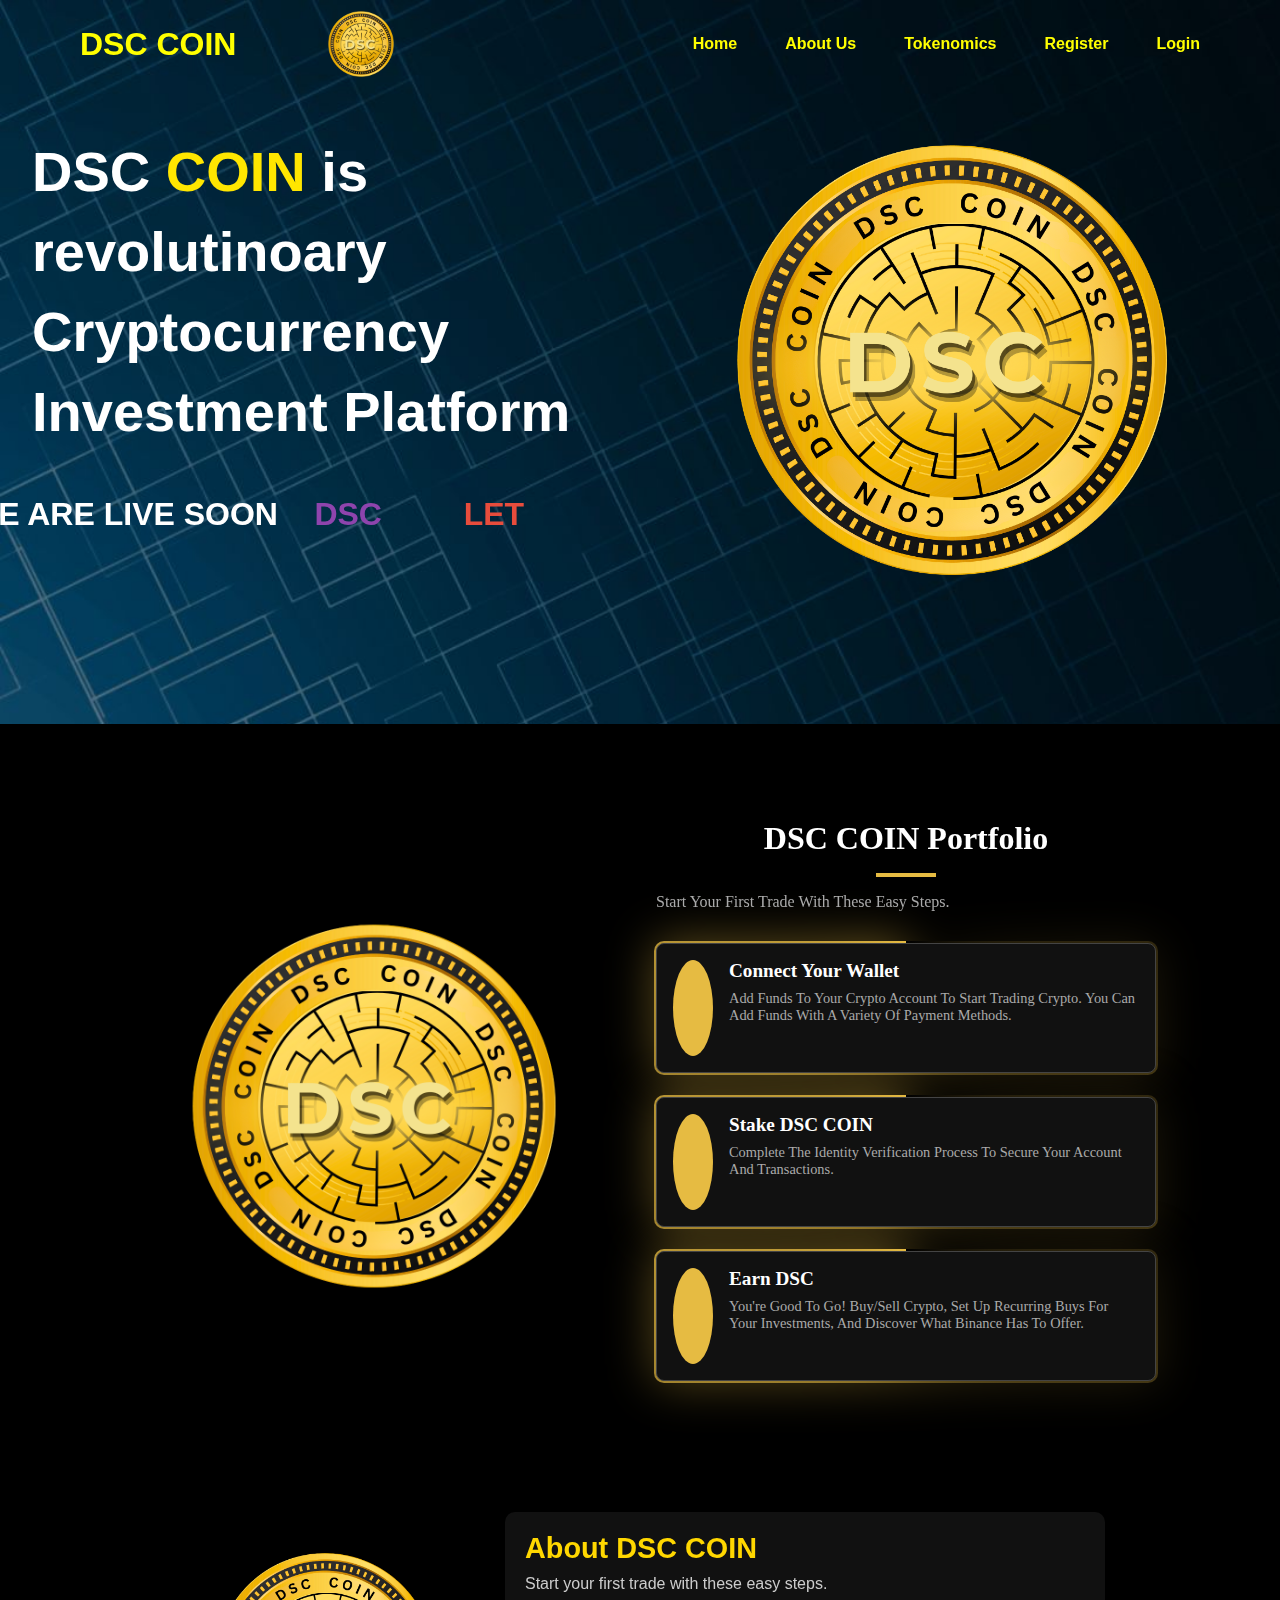
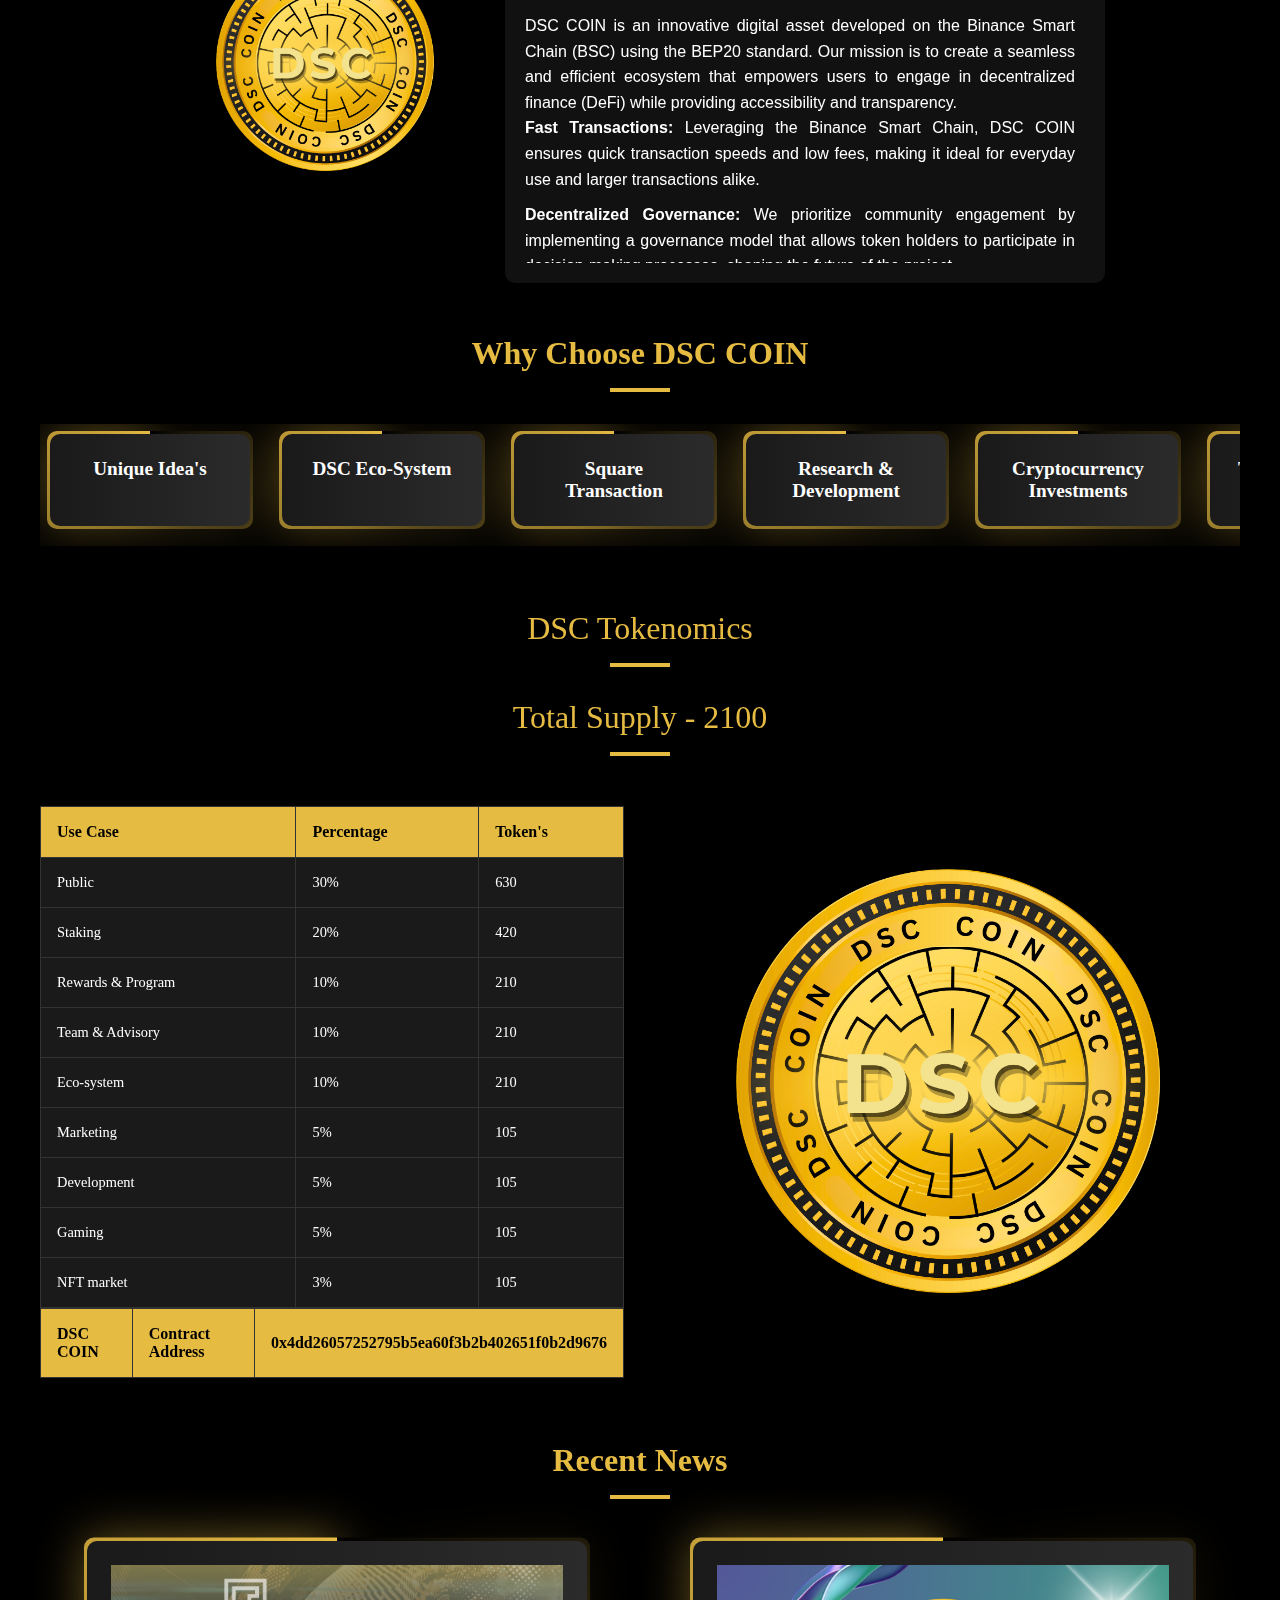
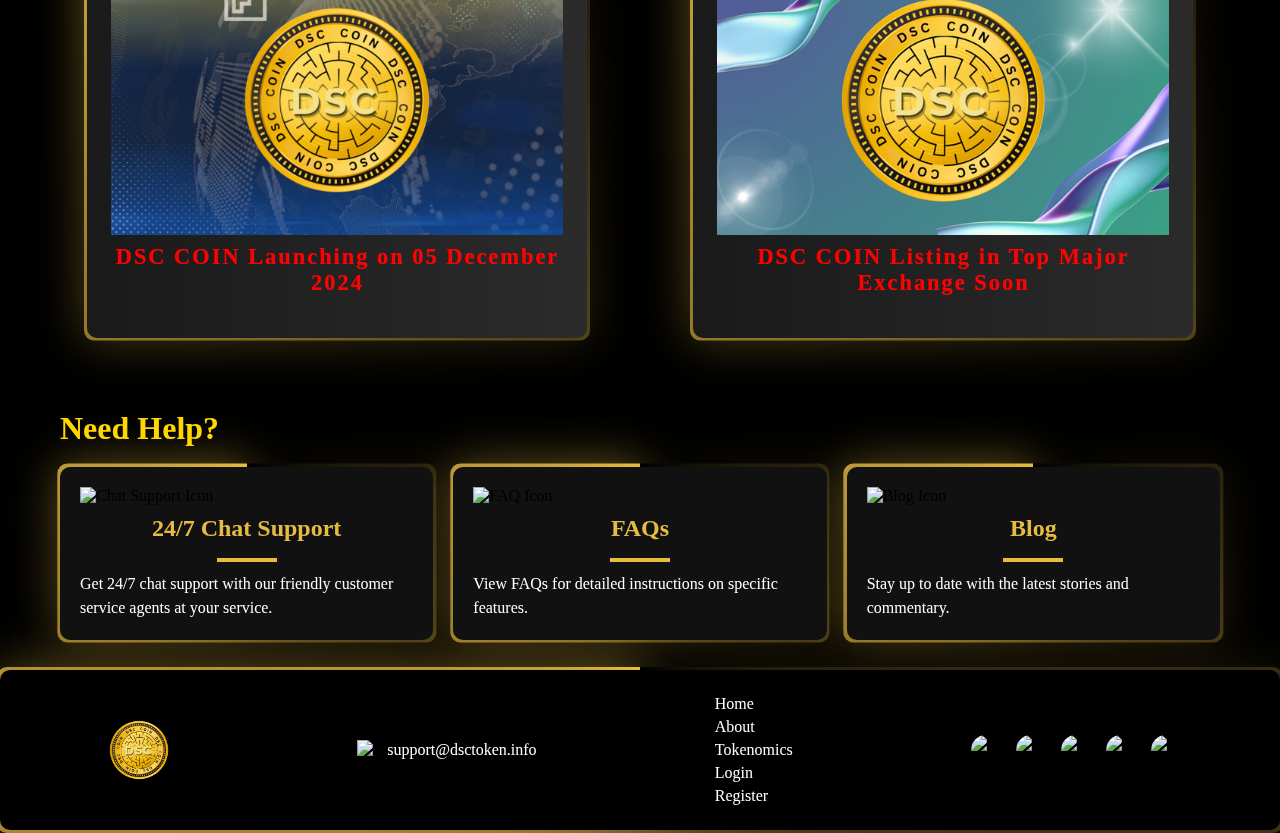
==== commit 77a6bdc3: "final" ====
--- a/index.html
+++ b/index.html
@@ -20,6 +20,9 @@
 
 
 
+
+<div class="headerContainer11">
+  
 <div class="header">
   <nav class="nav container-nav">
      <a href="#" class="nav__logo">DSC COIN</a>
@@ -98,44 +101,27 @@
      
   </nav>
 </div>
-
-<div class="containerHero">
-  <div class="containerHero__left">
-    <h1>DSC COIN</h1>
-    <div class="containerHero__btnHero">
-      <!-- <button class="btnHero">BOOK NOW</button> -->
-    </div>
-  </div>
-  <div class="containerHero__right">
-    <div class="imagesHero">
-      <img src="assets/logo.png" alt="tent-1" class="tent-1" />
-      <img src="assets/logo.png" alt="tent-2" class="tent-2" />
-    </div>
-    <div class="contentHero">
-      <!-- <h4>12m2 | 2 beds</h4> -->
-      <!-- <h2>BASIC TENT</h2> -->
-      <!-- <h3>Your Camping Experience</h3> -->
-      <p>
-        "DSC Coin: Empowering Digital Futures, One Coin at a Time."
-      </p>
-    </div>
-  </div>
-  <!-- <div class="locationHero">
-    <span><i class="ri-map-pin-2-fill"></i></span>
-    OUR locationHero
-  </div> -->
-        <!-- <div class="socials">
-          <span>
-            <a href="#"><i class="ri-facebook-fill"></i></a>
-          </span>
-          <span>
-            <a href="#"><i class="ri-instagram-line"></i></a>
-          </span>
-          <span>
-            <a href="#"><i class="ri-twitter-fill"></i></a>
-          </span>
-        </div> -->
-</div>
+  <div class="headerContainer22">
+    <div class="headerImage22">
+      <img src="assets/logo.png" alt="header" />
+    </div>
+    <div class="headerContent">
+      <h1>DSC<span> COIN</span>
+        is revolutinoary Cryptocurrency Investment Platform</h1>
+        <div class="rotating-text">
+          <p id="rotatepara">WE ARE LIVE SOON</p>
+          <p>
+            <span id="rotatepara" class="word w-1">DSC &nbsp;  WALLET</span>
+            <span id="rotatepara" class="word w-2">DSC &nbsp;  EXCHANGE</span>
+            <span id="rotatepara" class="word w-3">DSC &nbsp;  BLOCKCHAIN</span>
+          </p>
+        </div>
+     
+      
+    </div>
+   
+  </div>
+</div> 
 
 
 
@@ -491,10 +477,11 @@
 
   
   
-  <script script src="https://unpkg.com/scrollreveal"></script>
+  <script src="https://unpkg.com/scrollreveal"></script>
   <script src="https://unpkg.com/scrollreveal"></script>
   <script src="https://unpkg.com/swiper/swiper-bundle.min.js"></script>
   <script src="assets/js/main.js"></script>
+  <script src="https://unpkg.com/scrollreveal"></script>
 
   <script defer src="script.js"></script>
   <script defer src="script2.js"></script>
--- a/style2.css
+++ b/style2.css
@@ -1,227 +1,189 @@
+
+/* rotating text  */
+#rotatepara{
+  font-weight: 900;
+  padding: 2rem 1rem;
+  font-size: 2rem;
+}
+.rotating-text {
+  font-family: sans-serif;
+  /* font-size: 4rem; */
+  color: white;
+  transform: translateX(-80px);
+}
+.rotating-text p {
+  display: inline-flex;
+  margin: 0;
+  font-size: 3rem;
+  vertical-align: top;
+}
+.rotating-text p .word {
+  position: absolute;
+  display: flex;
+  opacity: 0;
+}
+.rotating-text p .word .letter {
+  transform-origin: center center 25px;
+}
+.rotating-text p .word .letter.out {
+  transform: rotateX(90deg);
+  transition: 0.32s cubic-bezier(0.6, 0, 0.7, 0.2);
+}
+.rotating-text p .word .letter.in {
+  transition: 0.38s ease;
+}
+.rotating-text p .word .letter.behind {
+  transform: rotateX(-90deg);
+}
+
+.w-1 {
+  color: #e74c3c;
+}
+
+.w-2 {
+  color: #8e44ad;
+}
+
+.w-3 {
+  color: #3498db;
+}
+
+.w-4 {
+  color: #2ecc71;
+}
+
+.w-5 {
+  color: #f1c40f;
+}
+
+/* rotating text  */
 
 
+.headerContainer11{
+  background-image: url("img/back.jpg");
+  background-repeat: no-repeat;
+  background-attachment: fixed;  
+  background-size: cover;
+  font-family: "Raleway", sans-serif;
+  padding: 2rem 1rem;
+  width: 100%;
 
-.btnHero {
-    outline: none;
-    border: none;
-    transition: 0.3s;
-    cursor: pointer;
+}
+
+.headerContainer22 {
+  background-position: f 0;
+  max-width: 1280px;
+  margin: auto;
+  padding: 2rem 1rem;
+  display: grid;
+  gap: 2rem;
+  text-align: center;
+}
+.headerImage22{
+  max-width:  600px;
+
+}
+.headerImage22 img{
+  width: 100%;
+  
+}
+
+.headerContainer22 h1 {
+  margin-bottom: 1rem;
+  font-size: 3.5rem;
+  font-weight: 700;
+  line-height: 5rem;
+  color: #ffffff;
+}
+
+.headerContainer22 h1 span {
+  color: #ffe600;
+}
+
+.headerContainer22 p {
+  margin-bottom: 2rem;
+  font-size: 1rem;
+  font-weight: 500;
+  line-height: 1.75rem;
+}
+
+.headerContainer22 form {
+  display: flex;
+  align-items: center;
+  justify-content: space-between;
+  flex-direction: column;
+  gap: 1rem 0;
+  background-color: #f6f4f7;
+  border-radius: 10px;
+}
+
+.headerContainer22 .input__row {
+  padding: 1rem;
+  display: flex;
+  align-items: center;
+  gap: 1rem;
+  flex: 1;
+}
+
+.headerContainer22 .input__group {
+  display: flex;
+  align-items: center;
+  gap: 10px;
+}
+
+.headerContainer22 .input__group span {
+  color: #111827;
+}
+
+.headerContainer22 input {
+  width: 100%;
+  outline: none;
+  border: none;
+  font-size: 1rem;
+  background-color: transparent;
+}
+
+.headerContainer22 button {
+  width: 100%;
+  padding: 1rem 2rem;
+  outline: none;
+  border: none;
+  font-size: 1rem;
+  white-space: nowrap;
+  color: #ffffff;
+  background-color: #6eb0ec;
+  border-radius: 10px;
+  cursor: pointer;
+}
+
+@media (width < 768px) {
+  #rotatepara{
+    font-weight: 900;
+    /* padding: 2rem 1rem; */
+    font-size: 1rem;
   }
+}
+
+@media (width > 768px) {
   
-  
-  
-  
-  .containerHero {
-    max-width: 1200px;
-    margin: auto;
-    margin-top: 80px;
-    /* border: 2px red solid; */
-    padding: 5rem 0;
-    /* margin: 10rem auto; */
-    /* margin-bottom: 0; */
-    position: relative;
-    isolation: isolate;
-    display: grid;
-    gap: 2rem;
-    overflow: hidden;
+
+  .headerContainer22 {
+    grid-template-columns: repeat(2, 1fr);
+    align-items: center;
+    text-align: left;
   }
-  
-  .containerHero__left {
-    padding-inline: 1rem;
-    text-align: center;
+
+  .headerImage22 {
+    grid-area: 1/2/2/3;
   }
-  
-  .containerHero__left h1 {
-    margin-bottom: 2rem;
-    font-size: 3.5rem;
-    font-weight: 700;
-    line-height: 4.5rem;
-    color: #ffffff;;
+}
+
+@media (width > 1024px) {
+  .headerContainer22 form {
+    flex-direction: row;
   }
-  
-  .containerHero__left .btnHero {
-    padding: 1rem 2rem;
-    letter-spacing: 2px;
-    color: #ffffff;
-    background-color: #2c2724;;
-    border-radius: 5rem;
+
+  .headerContainer22 button {
+    width: fit-content;
   }
-  
-  .containerHero__left .btnHero:hover {
-    color: #2c2724;;
-    background-color: #f3eae5;
-  }
-  
-  .containerHero__right {
-    position: relative;
-    isolation: isolate;
-    display: grid;
-    gap: 2rem;
-  }
-  
-  .containerHero__right::before {
-    position: absolute;
-    content: "";
-    bottom: 0;
-    left: 50%;
-    transform: translateX(-50%);
-    width: 0;
-    transform-origin: left;
-    height: 80%;
-    background-color: #f3eae5;
-    border-radius: 1rem;
-    z-index: -1;
-  
-    animation: show 0.75s 1.25s ease-in-out forwards;
-  }
-  
-  @keyframes show {
-    0% {
-      width: 0;
-    }
-    100% {
-      width: calc(100% - 2rem);
-    }
-  }
-  
-  .imagesHero {
-    display: flex;
-    align-items: center;
-    justify-content: center;
-  }
-  
-  .tent-1 {
-    max-width: 300px;
-    transform: translateX(1rem);
-    border-radius: 1rem;
-    box-shadow: 5px 5px 20px rgba(0, 0, 0, 0.2);
-  }
-  
-  .tent-2 {
-    max-width: 180px;
-    transform: translateX(-1rem);
-    border-radius: 1rem;
-    box-shadow: 5px 5px 20px rgba(0, 0, 0, 0.2);
-  }
-  
-  .contentHero {
-    padding-block: 0 5rem;
-    padding-inline: 2rem;
-    text-align: center;
-  }
-  
-  .contentHero h4 {
-    margin-bottom: 1rem;
-    font-size: 1rem;
-    font-weight: 500;
-    color: #2c2724;;
-  }
-  
-  .contentHero h2 {
-    margin-bottom: 0.5rem;
-    font-size: 2rem;
-    font-weight: 700;
-    letter-spacing: 2px;
-    color: #2c2724;;
-  }
-  
-  .contentHero h3 {
-    margin-bottom: 1rem;
-    font-size: 1rem;
-    font-weight: 600;
-    color: #2c2724;;
-  }
-  
-  .contentHero p {
-    line-height: 1.75rem;
-    color: #2c2724;;
-  }
-  
-  .locationHero {
-    position: absolute;
-    left: 1rem;
-    bottom: 1rem;
-    padding: 1rem 2rem 1rem 1rem;
-    border-radius: 1rem;
-    display: flex;
-    align-items: center;
-    gap: 1rem;
-    font-size: 0.9rem;
-    font-weight: 600;
-    color: #2c2724;;
-    background-color: #f3eae5;
-    border: 10px solid #ffffff;
-    border-bottom: none;
-  }
-  
-  .locationHero span {
-    padding: 5px 10px;
-    font-size: 1.5rem;
-    color: #2c2724;;
-    background-color: #ffffff;
-    border-radius: 10px;
-  }
-  
-  .socials {
-    position: absolute;
-    bottom: 1rem;
-    right: 1rem;
-    display: flex;
-    align-items: center;
-    gap: 10px;
-  }
-  
-  .socials a {
-    font-size: 1.25rem;
-    color: #2c2724;;
-  }
-  
-  @media (width > 768px) {
-   
-  
-    .containerHero {
-      grid-template-columns: 2fr 3fr;
-      align-items: center;
-      padding: 2rem 0;
-    }
-  
-    .containerHero__left {
-      text-align: left;
-    }
-  }
-  
-  @media (width > 1024px) {
-    .containerHero__right {
-      grid-template-columns: 1fr 2fr;
-      align-items: center;
-    }
-  
-    .containerHero__right::before {
-      bottom: unset;
-      top: 0;
-      height: 90%;
-    }
-  
-    .imagesHero {
-      flex-direction: column;
-    }
-  
-    .tent-1 {
-      width: calc(100% + 10rem);
-      max-width: 325px;
-      transform: translate(-2rem, 2rem);
-    }
-  
-    .tent-2 {
-      max-width: 200px;
-      transform: translate(4rem, -1rem);
-    }
-  
-    .contentHero {
-      padding-block: 5rem;
-      text-align: left;
-      max-width: 400px;
-      margin-inline-start: unset;
-    }
-  }
-  +}
--- a/assets/css/styles.css
+++ b/assets/css/styles.css
@@ -63,7 +63,7 @@
   width: 100%;
   top: 0;
   left: 0;
-  background-color: var(--dark-color);
+  background-color: transparent;
   z-index: var(--z-fixed);
 }
 
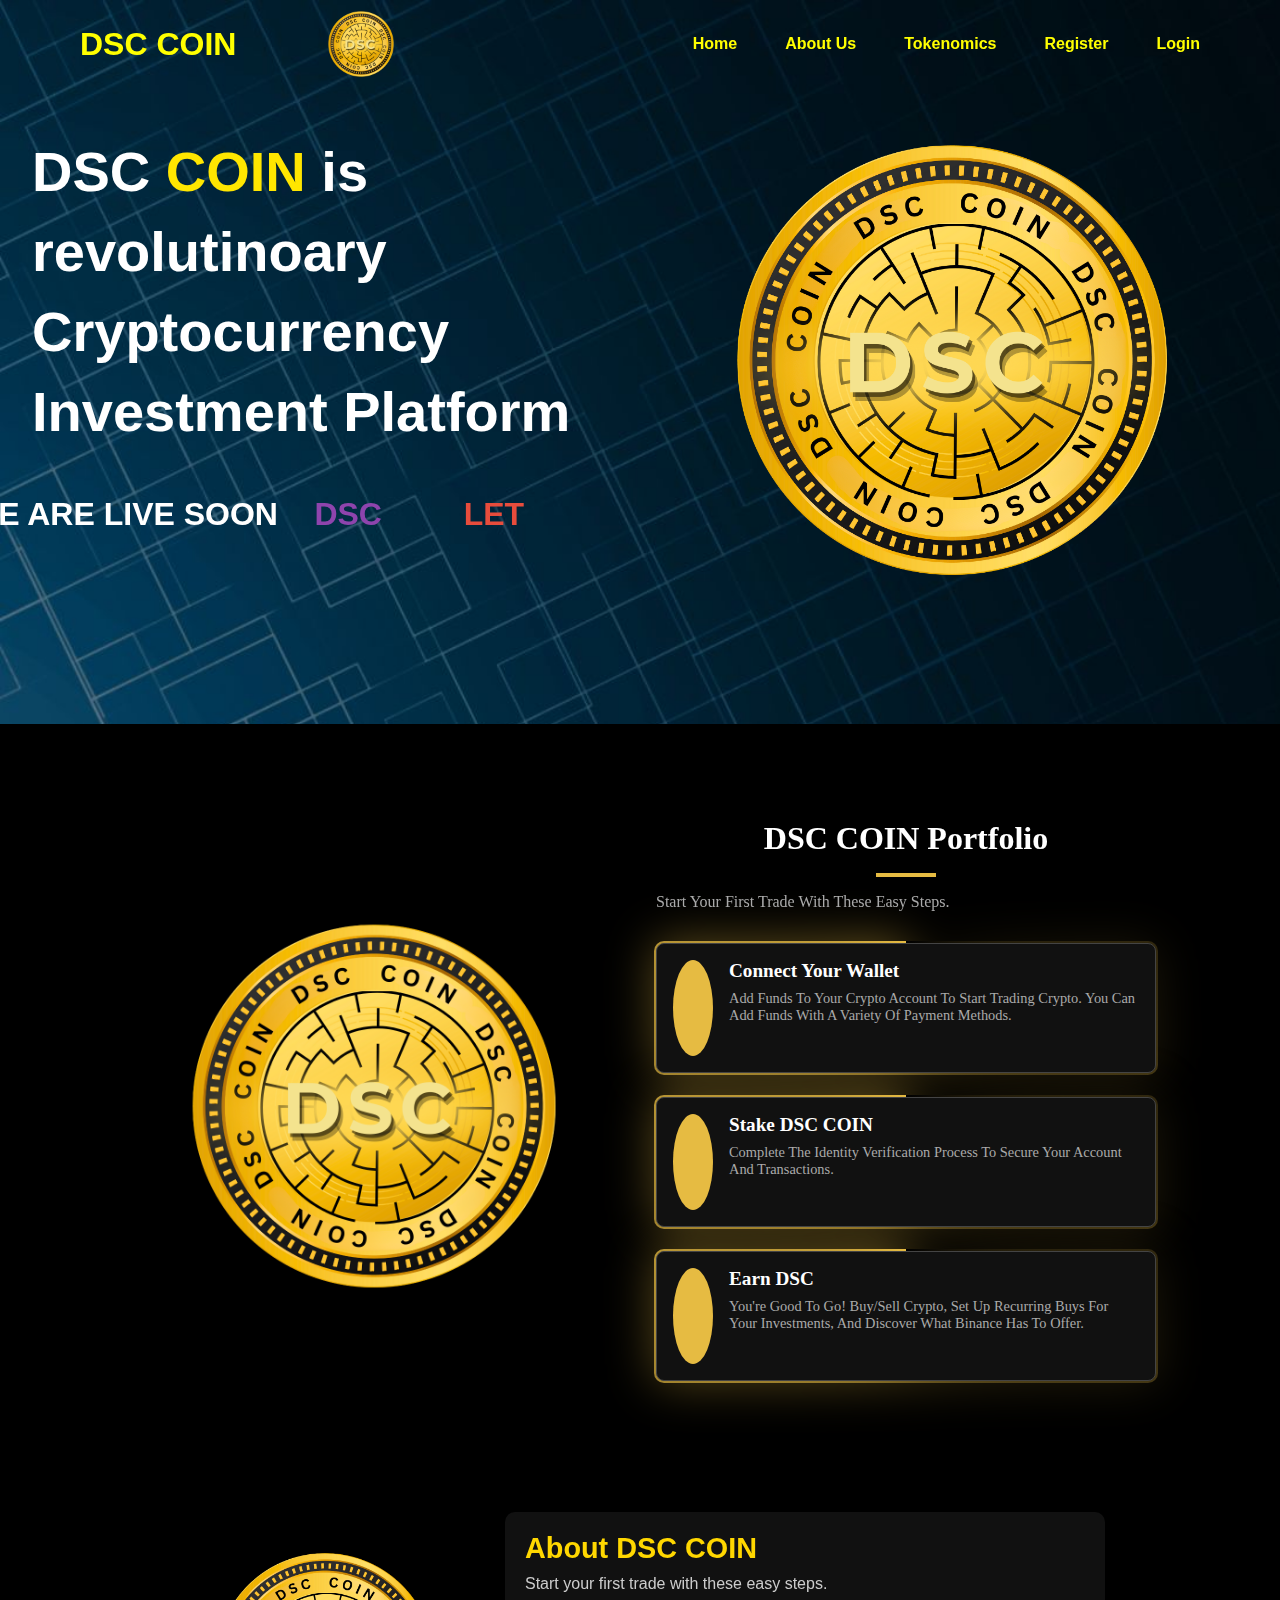
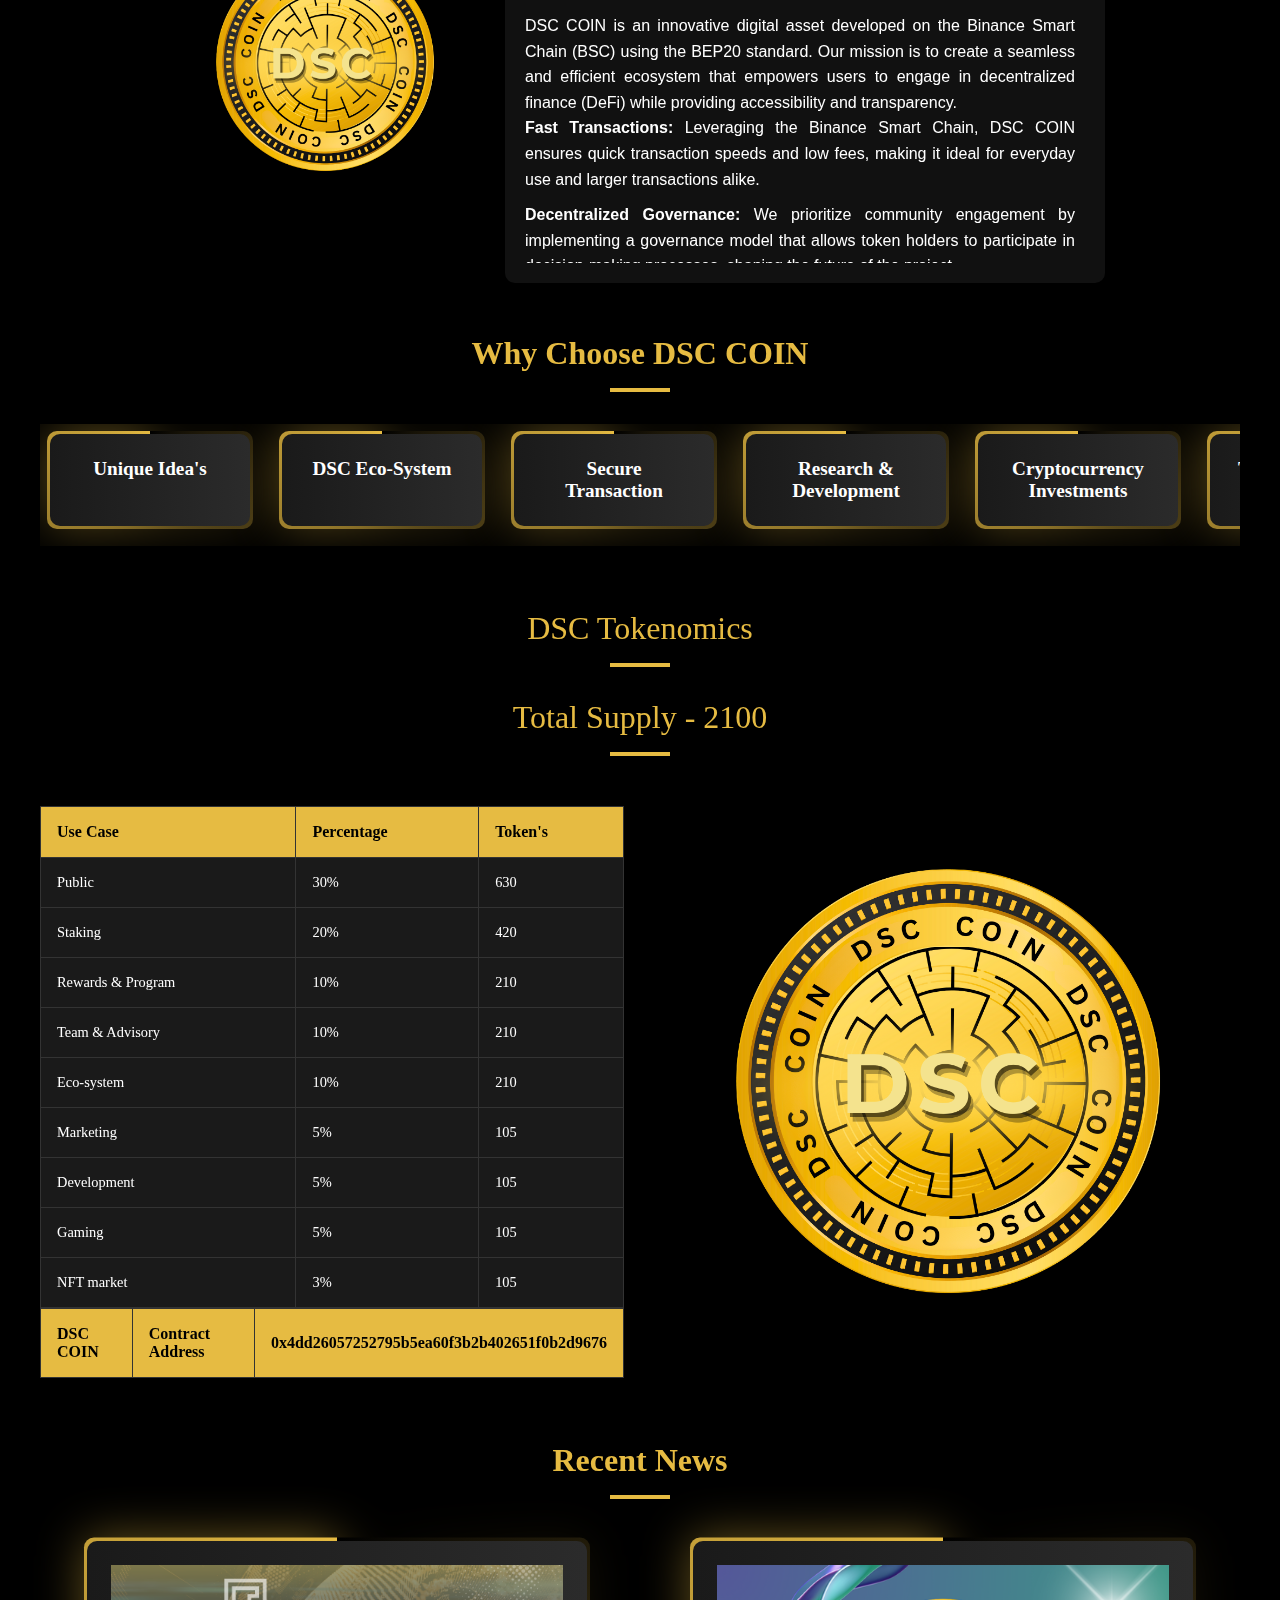
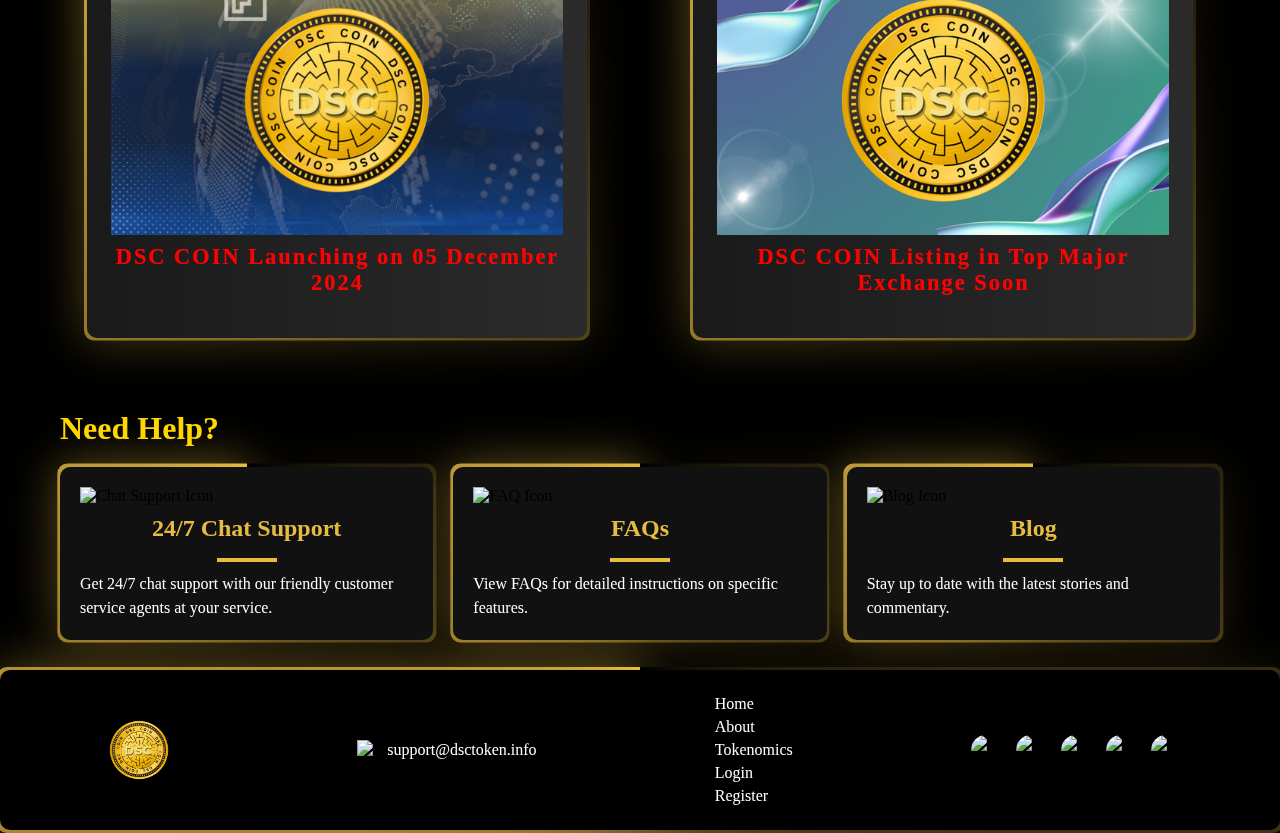
==== commit 3fbeb09b: "done" ====
--- a/index.html
+++ b/index.html
@@ -225,7 +225,7 @@
         <div class="feature card">
           <!-- <img src="img/square-transaction.png" alt="Square Transaction"> -->
           <i class="fa-solid fa-lock"></i>
-          <h3>Square Transaction</h3>
+          <h3>Secure Transaction</h3>
         </div>
         <div class="feature card">
           <!-- <img src="img/research-development.png" alt="Research & Development"> -->
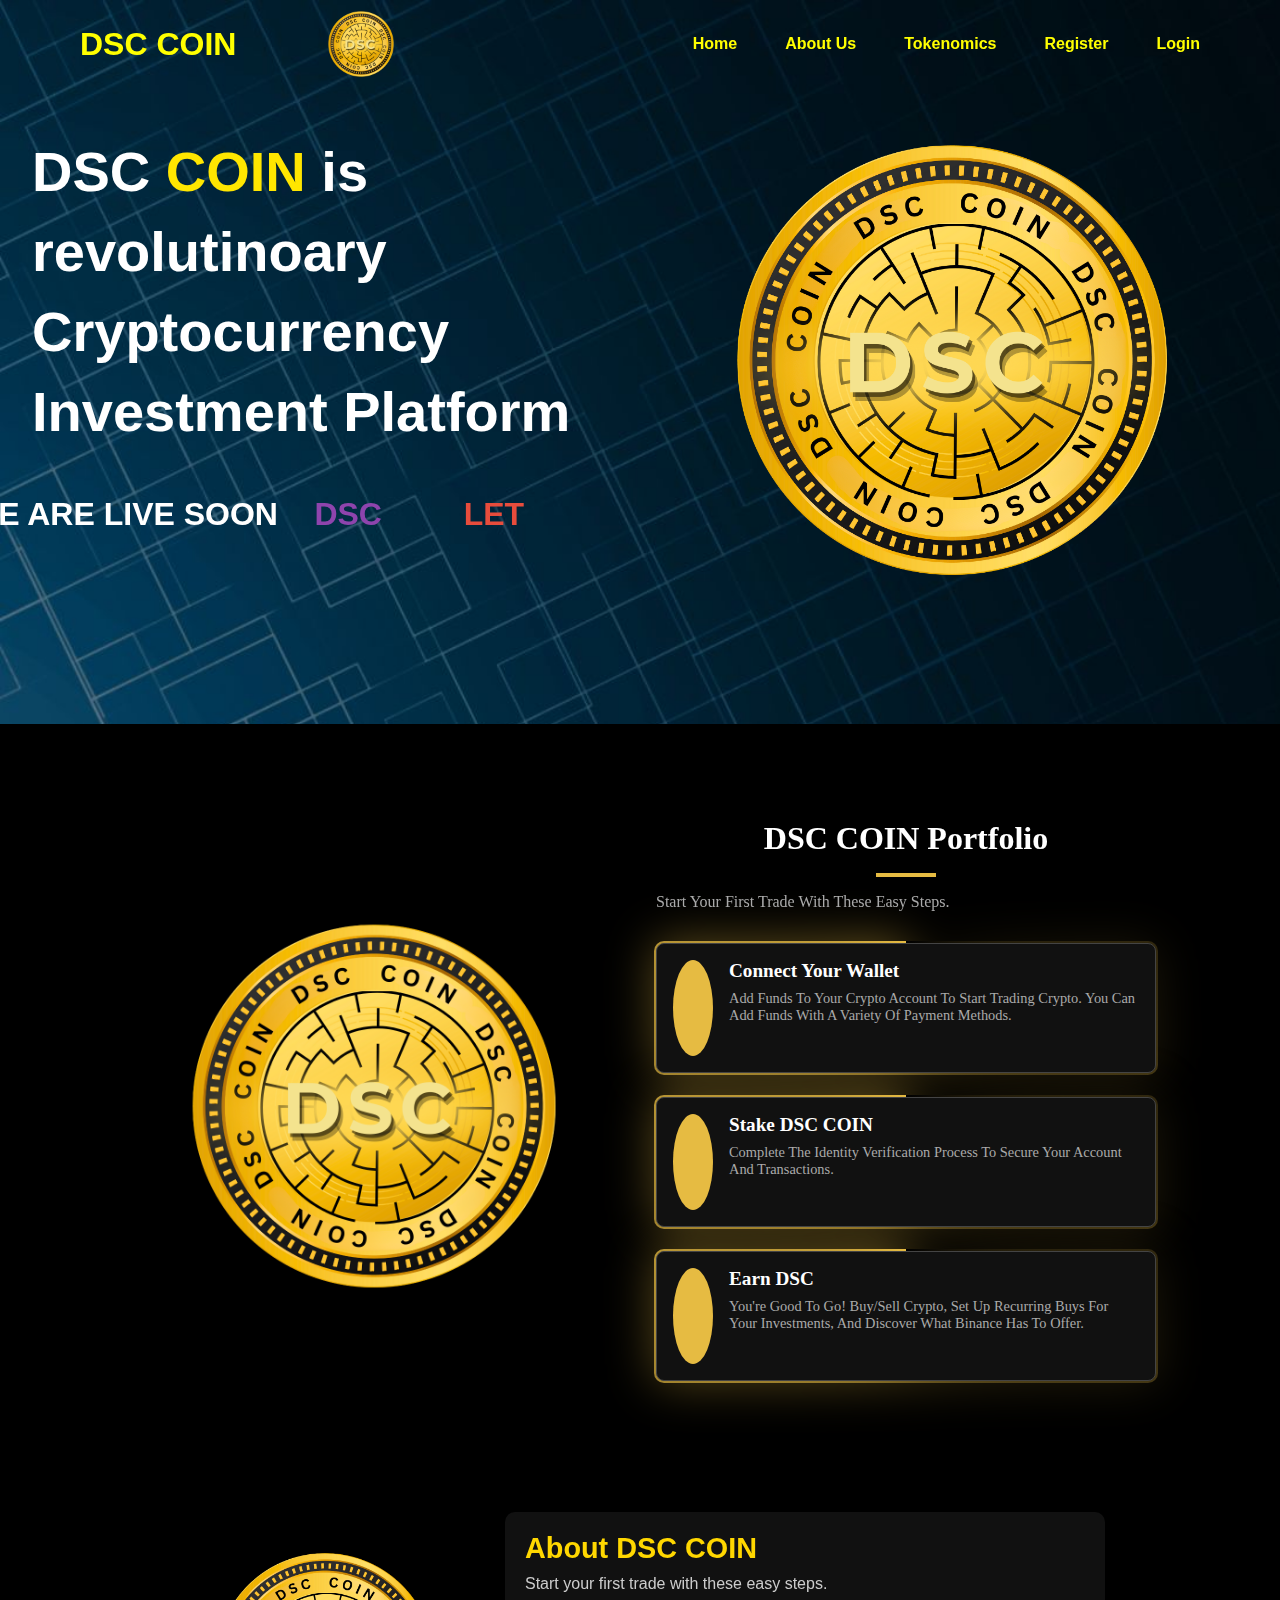
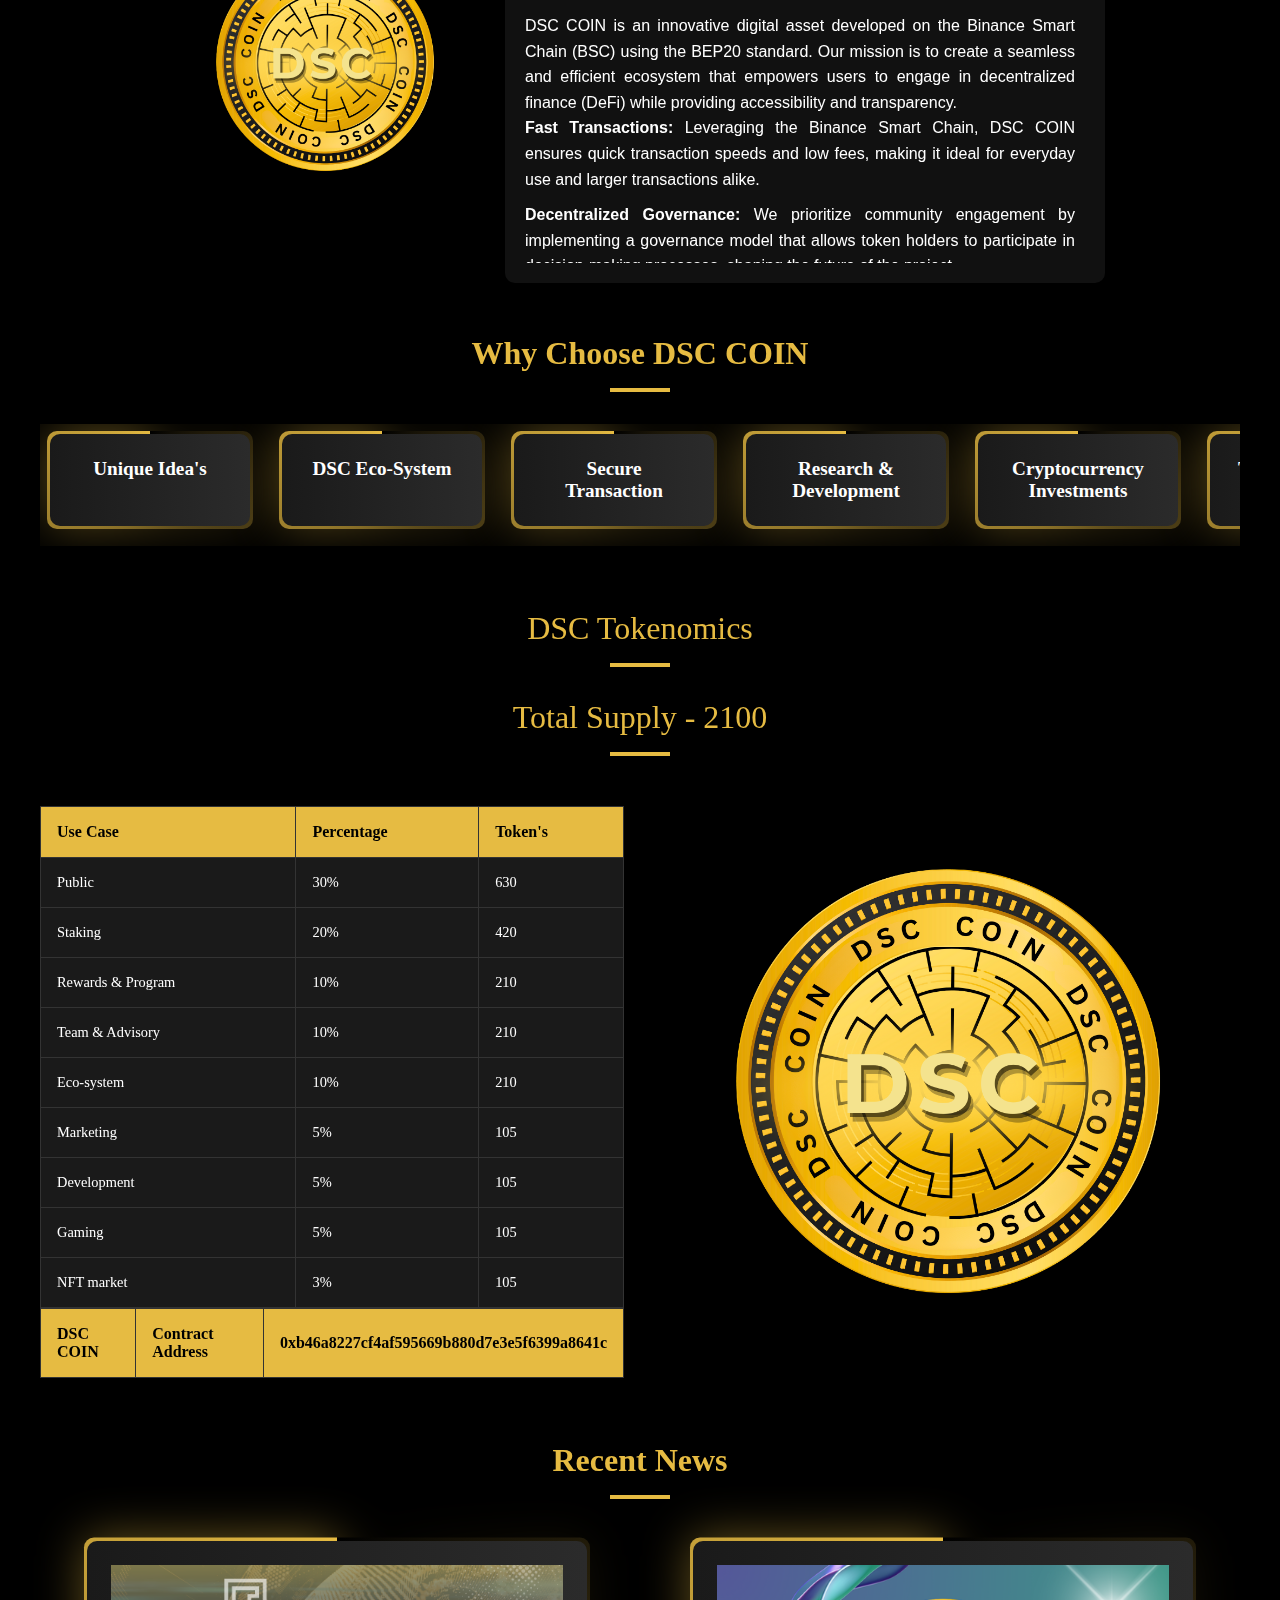
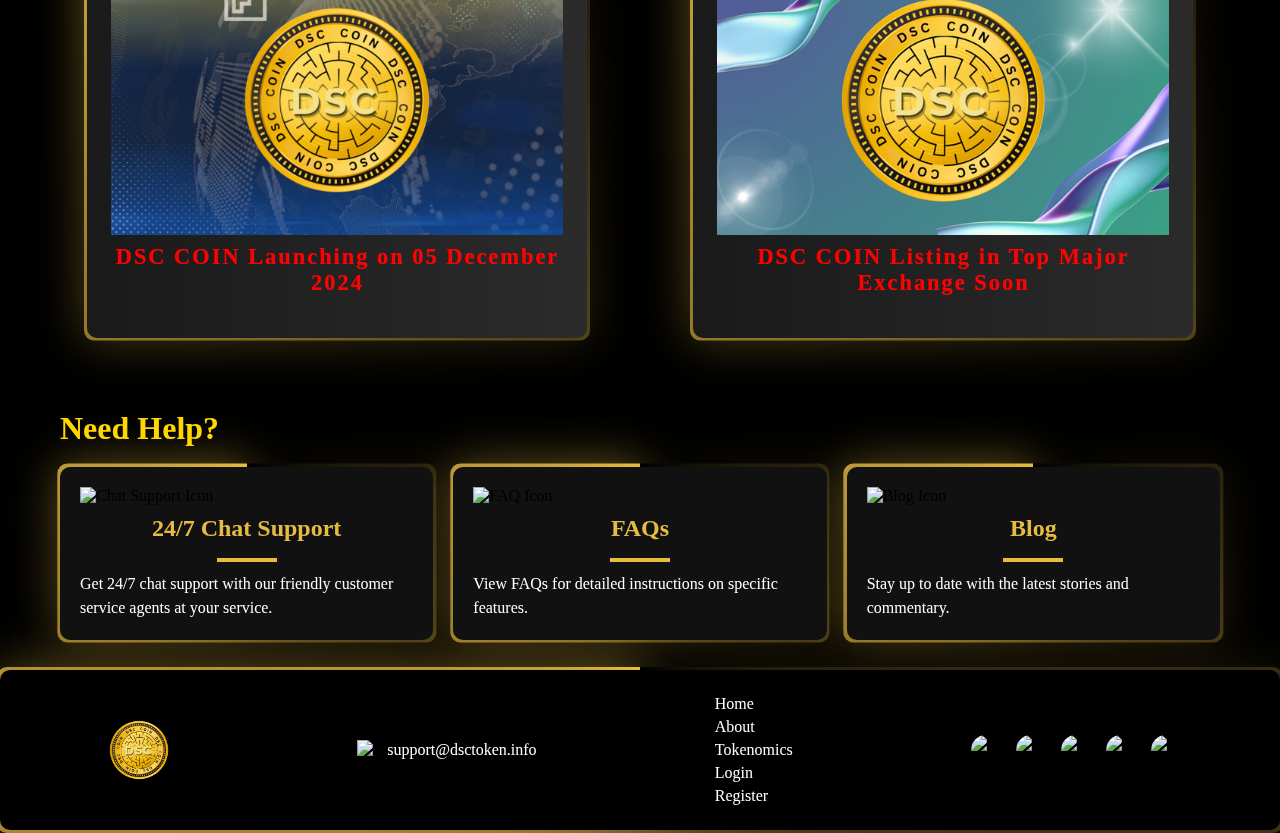
==== commit 070c4db9: "address change" ====
--- a/index.html
+++ b/index.html
@@ -320,7 +320,7 @@
               <tr>
                 <th>DSC COIN</th>
                 <th>Contract Address</th>
-                <th>0x4dd26057252795b5ea60f3b2b402651f0b2d9676</th>
+                <th>0xb46a8227cf4af595669b880d7e3e5f6399a8641c</th>
               </tr>
             </thead>
           </table>
